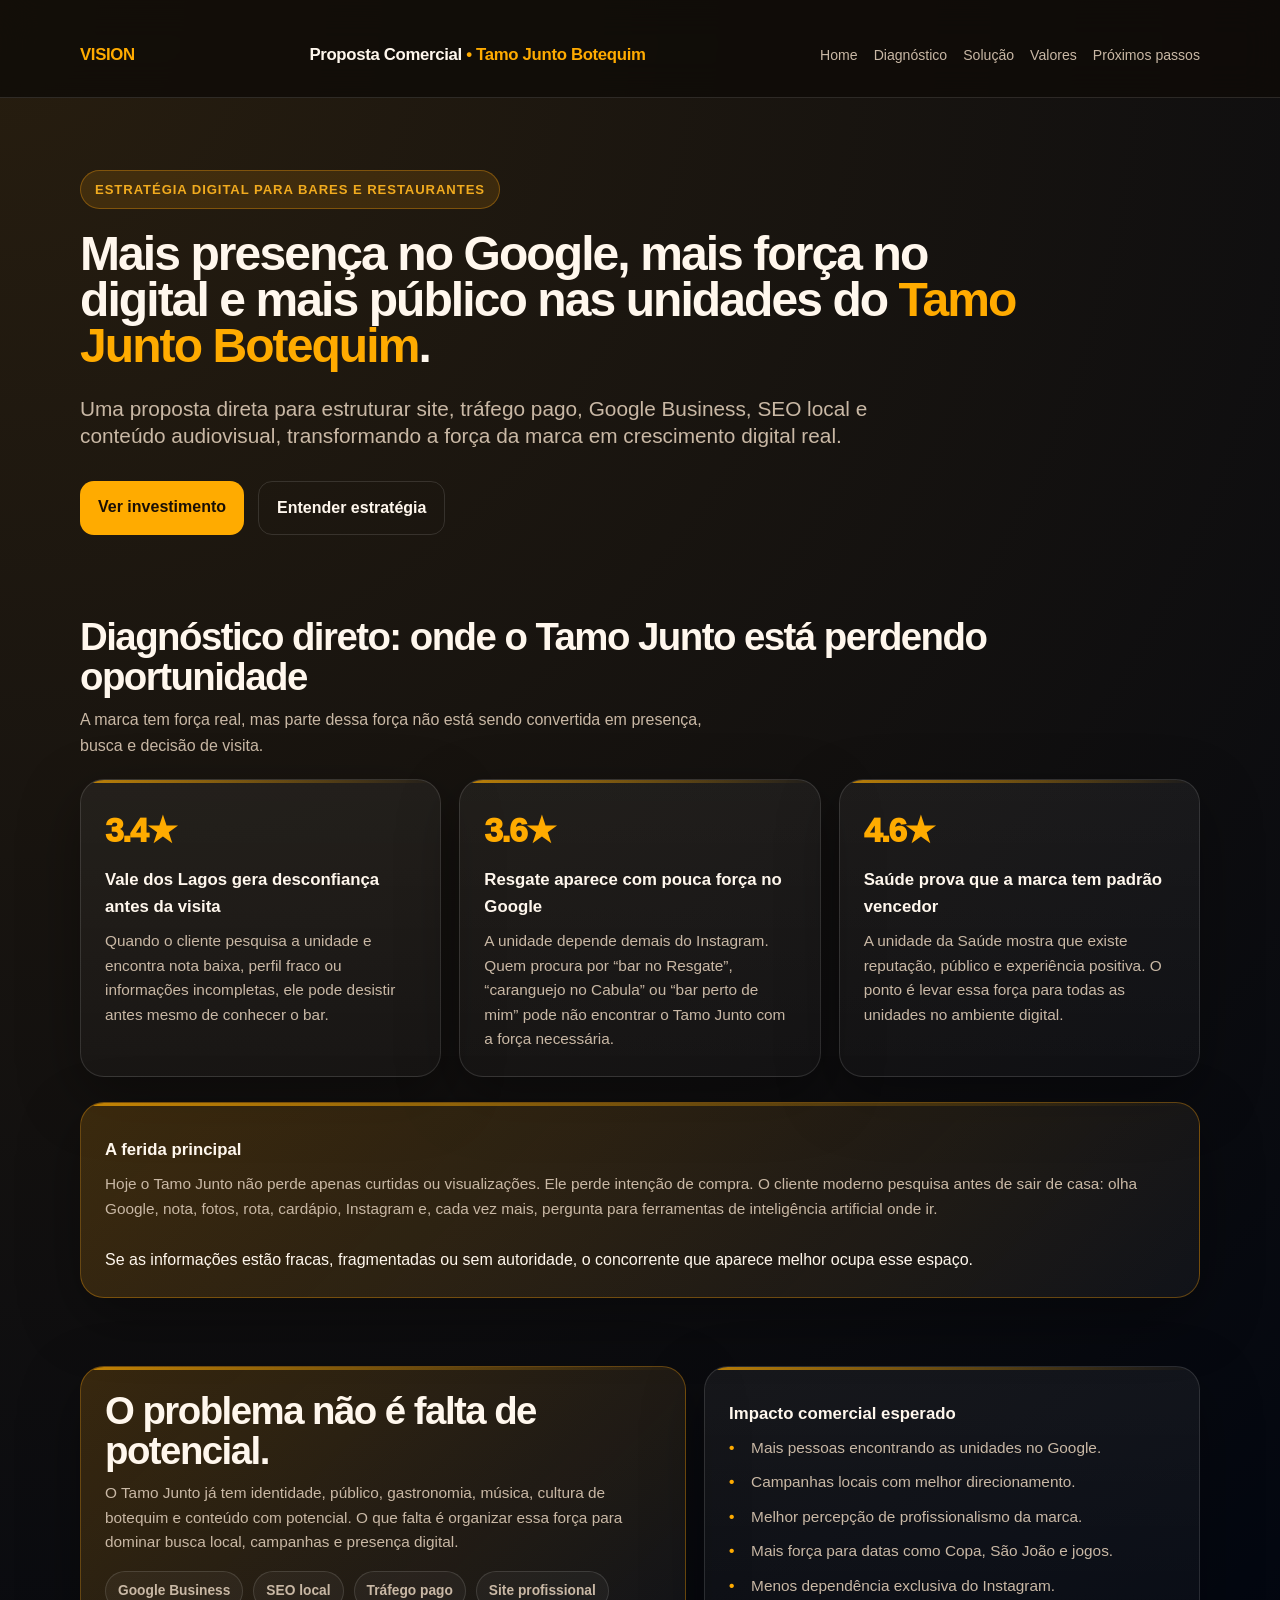
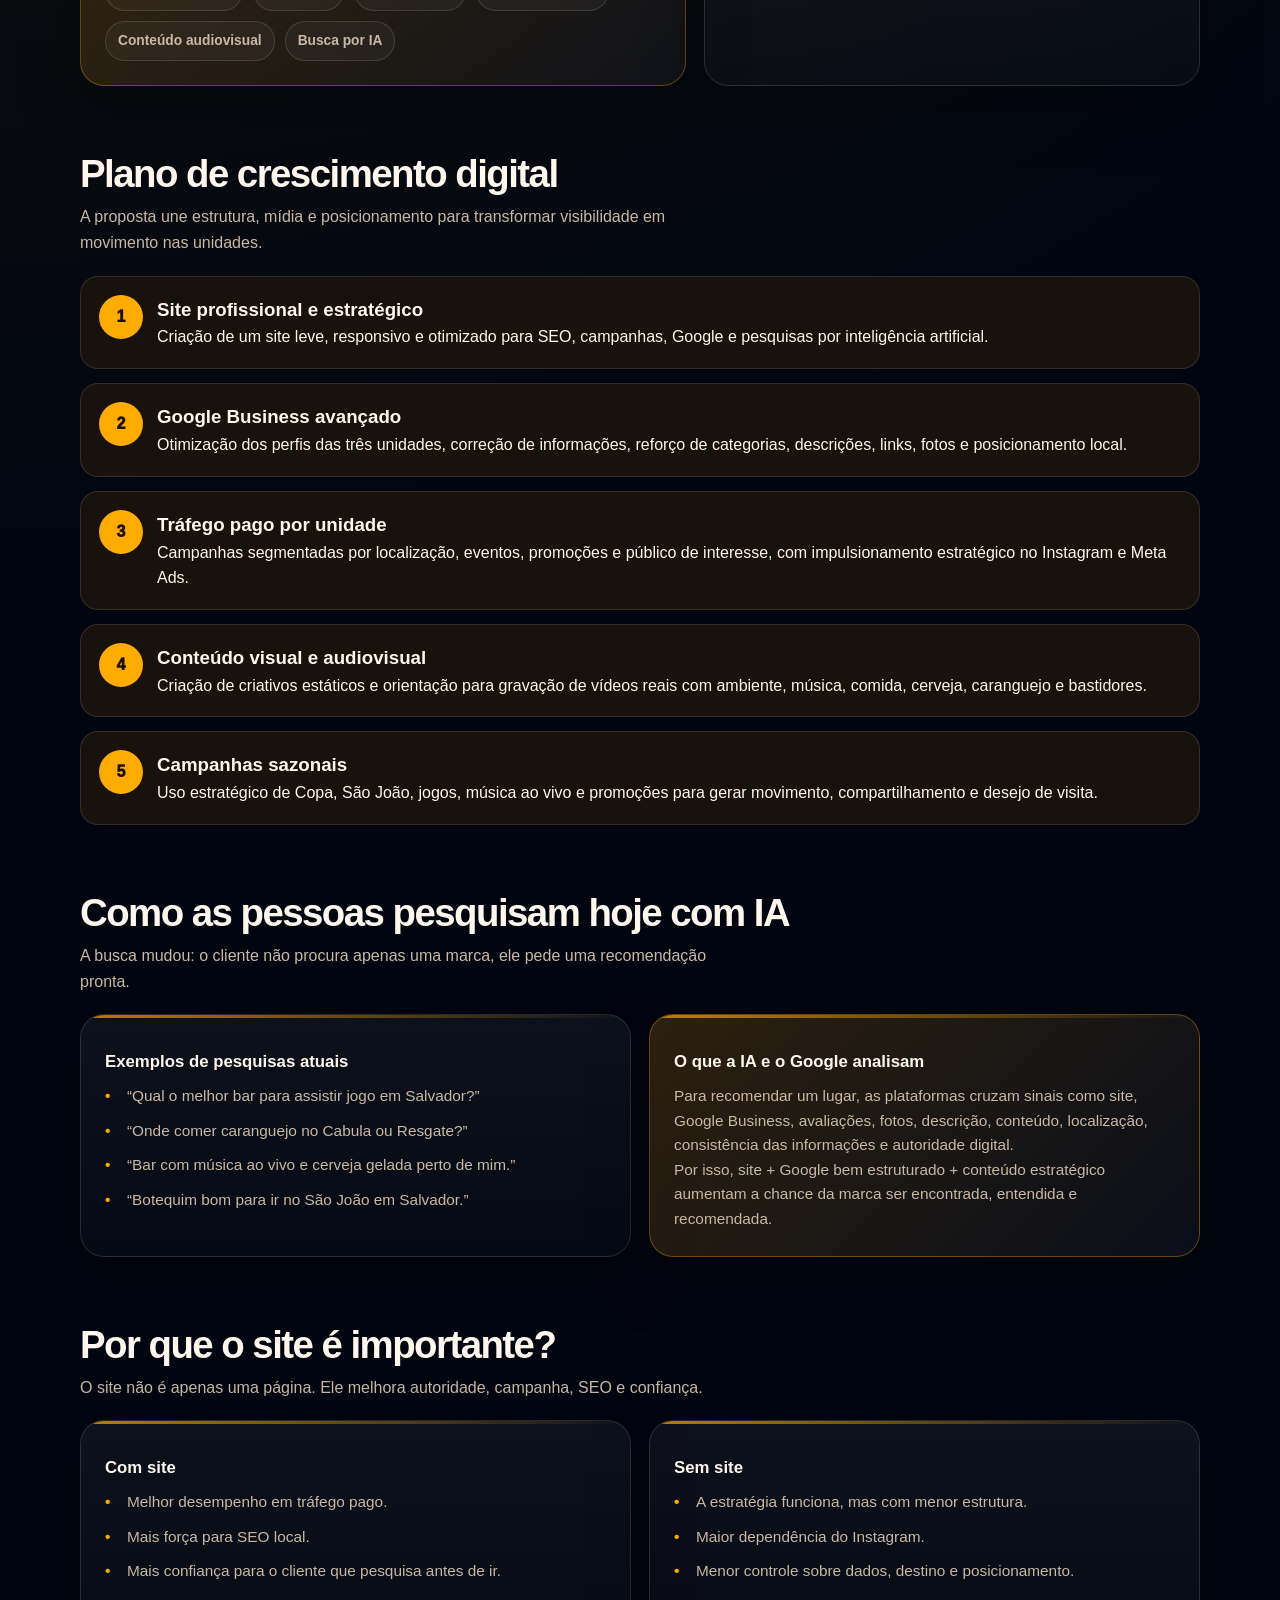
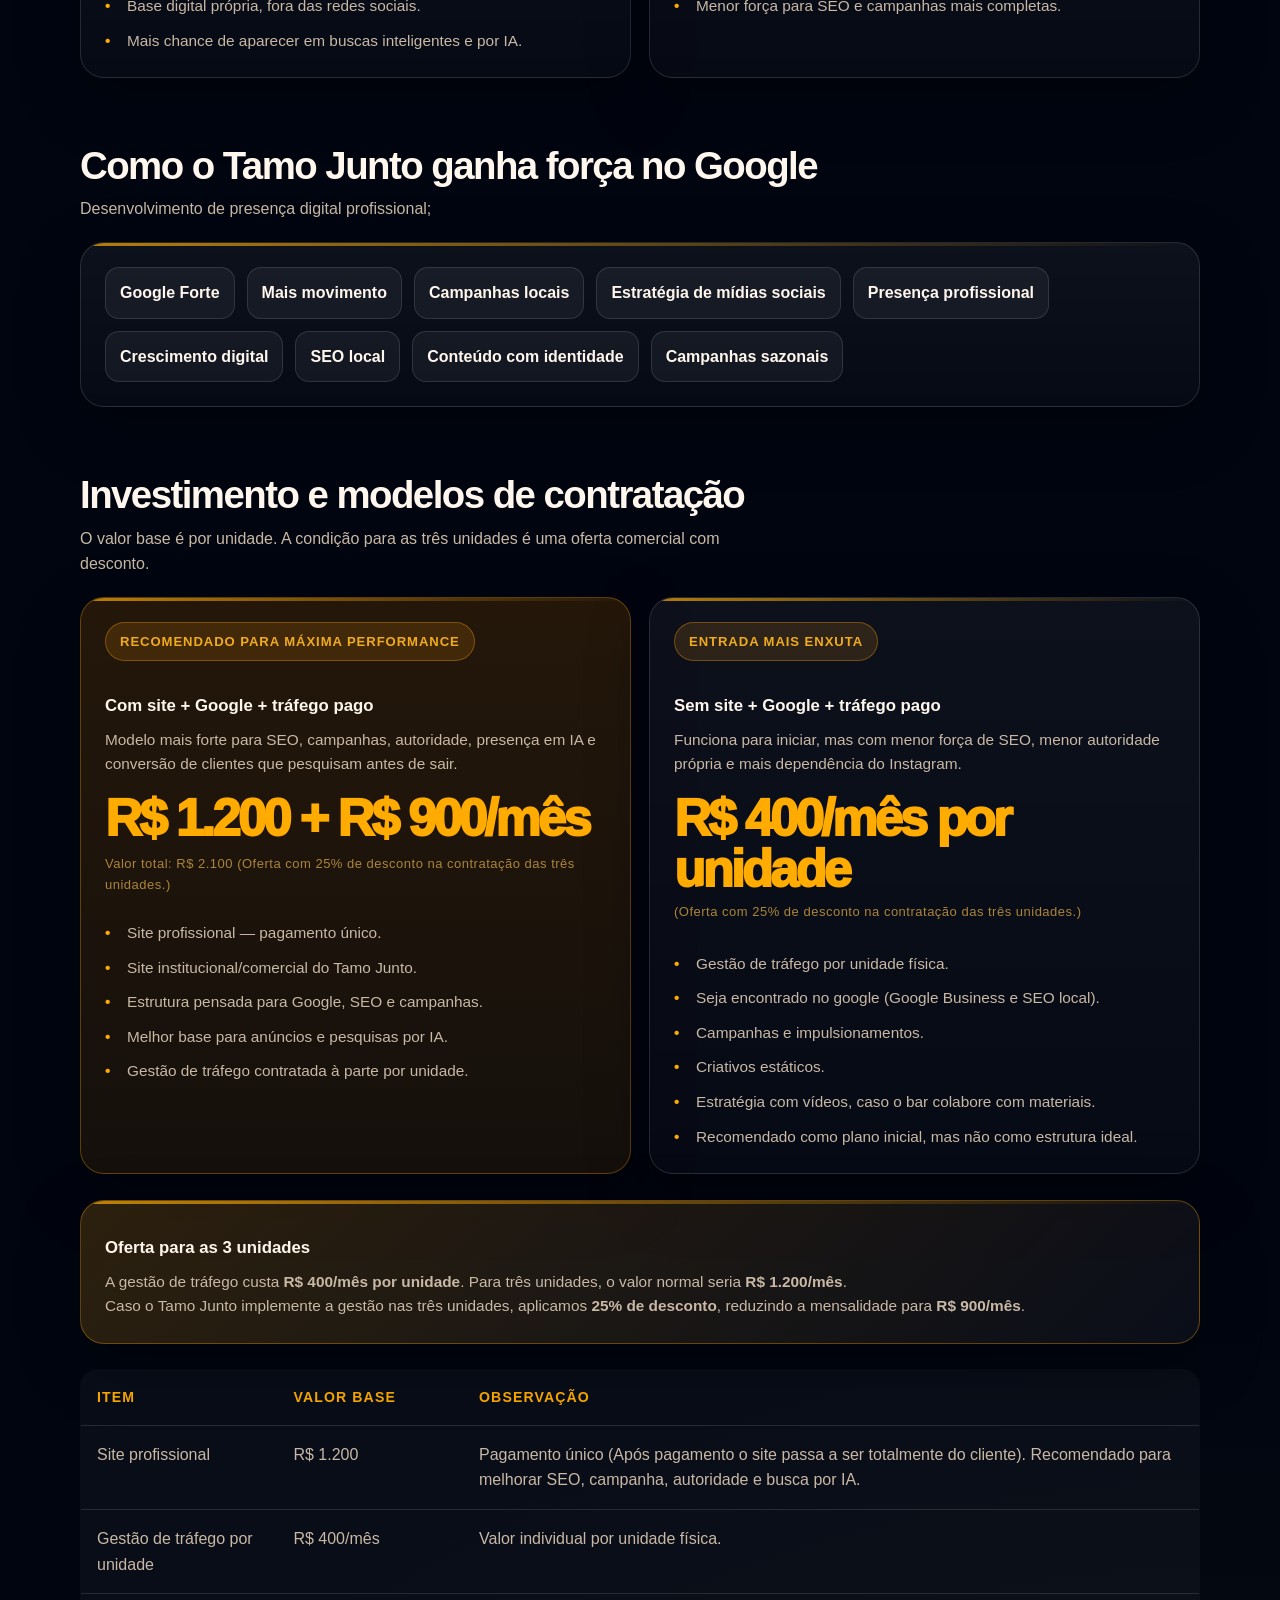
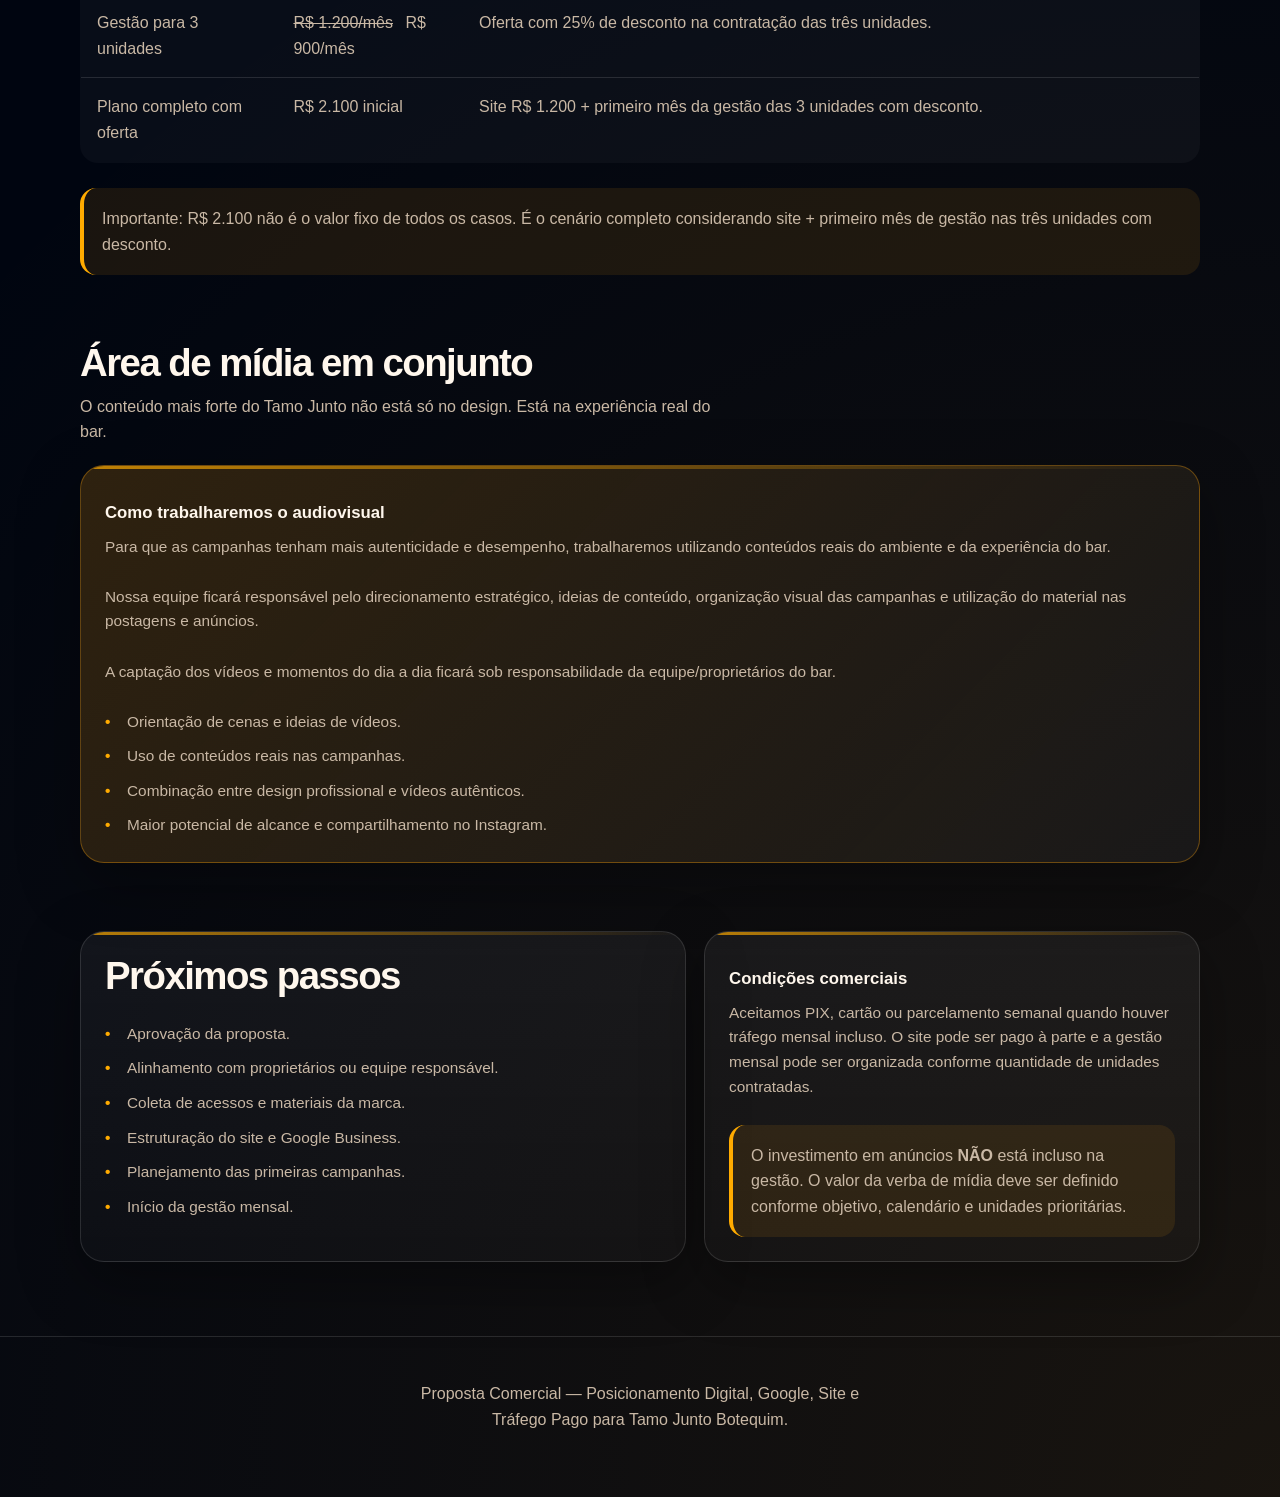
==== Apresentacao.html @ 7283bf0f "Add files via upload" ====
<!DOCTYPE html>
<html lang="pt-BR">
<head>
  <meta charset="UTF-8" />
  <meta name="viewport" content="width=device-width, initial-scale=1.0" />
  <title>Proposta Comercial — Tamo Junto Botequim</title>
  <style>
    :root {
      --bg: #000510;
      --card: #18110c;
      --card-2: #21170f;
      --text: #fff7ed;
      --muted: #c9b8a5;
      --gold: #ffab00;
      --gold-2: #f1ab1f; 
      --green: #22c55e;
      --red: #ef4444;
      --line: rgba(255,255,255,.12);
      --shadow: 0 20px 60px rgba(0,0,0,.35);
    }

    * { box-sizing: border-box; margin: 0; padding: 0; }

    html { scroll-behavior: smooth; }

    body {
      font-family: Inter, "Segoe UI", Arial, sans-serif;
      background:
        radial-gradient(circle at top left, #f59e0b29, transparent 34%),
        radial-gradient(circle at bottom right, #f59e0b1a, transparent 28%),
        var(--bg);
      color: var(--text);
      line-height: 1.6;
    }

    a { color: inherit; text-decoration: none; }

    .wrap {
      width: min(1120px, 92%);
      margin: 0 auto;
    }

    header {
      padding: 42px 0 28px;
      position: sticky;
      top: 0;
      z-index: 10;
      backdrop-filter: blur(18px);
      background: rgba(15,11,8,.82);
      border-bottom: 1px solid var(--line);
    }

    .nav {
      display: flex;
      justify-content: space-between;
      gap: 16px;
      align-items: center;
    }

    .brand {
      font-weight: 900;
      letter-spacing: -.02em;
      font-size: 1.05rem;
    }

    .brand span { color: var(--gold); }

    .nav-links {
      display: flex;
      gap: 16px;
      flex-wrap: wrap;
      color: var(--muted);
      font-size: .88rem;
    }

    .nav-links a:hover { color: var(--gold); }

    .hero {
      padding: 72px 0 48px;
    }

    .badge {
      display: inline-flex;
      gap: 8px;
      align-items: center;
      background: rgba(245,158,11,.14);
      color: var(--gold-2);
      border: 1px solid rgba(245,158,11,.35);
      padding: 8px 14px;
      border-radius: 999px;
      font-size: .82rem;
      font-weight: 800;
      text-transform: uppercase;
      letter-spacing: .07em;
      margin-bottom: 22px;
    }

    h1 {
      font-size: clamp(2.2rem, 4vw, 3rem);
      line-height: .96;
      letter-spacing: -.04em;
      max-width: 940px;
    }

    h1 strong { color: var(--gold); }

    .lead {
      color: var(--muted);
      font-size: clamp(1.05rem, 2vw, 1.3rem);
      line-height: 1.3;
      max-width: 790px;
      margin-top: 26px;
    }

    .hero-actions {
      display: flex;
      gap: 14px;
      flex-wrap: wrap;
      margin-top: 32px;
    }

    .btn {
      border: 1px solid var(--line);
      padding: 13px 18px;
      border-radius: 14px;
      font-weight: 800;
      transition: .2s ease;
    }

    .btn.primary {
      background: linear-gradient(135deg, var(--gold), #ffab00);
      color: #1a0f05;
      border: none;
    }

    .btn:hover { transform: translateY(-2px);
      box-shadow: 0 4px 12px rgba(0, 0, 0, 0.35);
    }

    section {
      padding: 34px 0;
    }

    .section-title {
      display: flex;
      align-items: end;
      justify-content: space-between;
      gap: 24px;
      margin-bottom: 20px;
    }

    h2 {
      font-size: clamp(1.6rem, 3vw, 2.4rem);
      line-height: 1.05;
      letter-spacing: -.04em;
    }

    .subtitle {
      color: var(--muted);
      max-width: 660px;
      margin-top: 10px;
    }

    .grid {
      display: grid;
      gap: 18px;
    }

    .grid-3 { grid-template-columns: repeat(3, 1fr); }
    .grid-2 { grid-template-columns: repeat(2, 1fr); }

    .card {
      background: linear-gradient(180deg, rgba(255,255,255,.05), rgba(255,255,255,.025));
      border: 1px solid var(--line);
      border-radius: 24px;
      padding: 24px;
      box-shadow: var(--shadow);
      position: relative;
      overflow: hidden;
    }

    .card::before {
      content: "";
      position: absolute;
      inset: 0 0 auto 0;
      height: 3px;
      background: linear-gradient(90deg, var(--gold), transparent);
      opacity: .7;
    }

    .metric {
      font-size: 2.1rem;
      font-weight: 950;
      color: var(--gold);
      letter-spacing: -.05em;
    }

    .card h3 {
      margin: 10px 0 8px;
      font-size: 1.05rem;
    }

    .card p, .card li {
      color: var(--muted);
      font-size: .96rem;
    }

    .card {
    transition:
        transform 0.35s ease,
        box-shadow 0.35s ease,
        border-color 0.35s ease;
    }

    .card:hover {
        transform: translateY(-8px) scale(1.01);
        box-shadow:
            0 20px 40px rgba(0,0,0,0.45),
            0 0 20px rgba(245,158,11,0.12);

        border-color: rgba(245,158,11,0.6);
    }

    ul {
      list-style: none;
      display: grid;
      gap: 10px;
    }

    li {
      position: relative;
      padding-left: 22px;
    }

    li::before {
      content: "•";
      position: absolute;
      left: 0;
      color: var(--gold);
      font-weight: 900;
    }

    .highlight {
      background: linear-gradient(135deg, rgba(245,158,11,.18), rgba(255,255,255,.04));
      border: 1px solid rgba(245,158,11,.35);
    }

    .split {
      display: grid;
      grid-template-columns: 1.1fr .9fr;
      gap: 18px;
      align-items: stretch;
    }

    .pill-list {
      display: flex;
      gap: 10px;
      flex-wrap: wrap;
      margin-top: 16px;
    }

    .pill {
      border: 1px solid var(--line);
      background: rgba(255,255,255,.04);
      color: var(--muted);
      border-radius: 999px;
      padding: 8px 12px;
      font-size: .86rem;
      font-weight: 700;
    }

    .timeline {
      display: grid;
      gap: 14px;
      counter-reset: step;
    }

    .step {
      counter-increment: step;
      display: grid;
      grid-template-columns: 44px 1fr;
      gap: 14px;
      align-items: start;
      padding: 18px;
      background: var(--card);
      border: 1px solid var(--line);
      border-radius: 18px;
    }

    .step::before {
      content: counter(step);
      width: 44px;
      height: 44px;
      border-radius: 50%;
      display: grid;
      place-items: center;
      background: var(--gold);
      color: #1a0f05;
      font-weight: 950;
    }

    .price-card {
      background: linear-gradient(180deg, #24170a, #15100c);
      border: 1px solid rgba(245,158,11,.32);
    }

    .price {
      font-size: clamp(2rem, 4vw, 3.2rem);
      line-height: 1;
      color: var(--gold);
      font-weight: 950;
      margin: 16px 0 8px;
      letter-spacing: -.06em;
    }

    .old-total{
      margin-top:10px;
      font-size:13px;
      color:#ac8538;
      letter-spacing:0.5px;
      font-weight:500;
    }

    .old {
      color: var(--muted);
      text-decoration: line-through;
      margin-right: 8px;
    }

    table {
      width: 100%;
      border-collapse: collapse;
      overflow: hidden;
      border-radius: 18px;
      border: 1px solid var(--line);
      background: rgba(255,255,255,.03);
    }

    th, td {
      padding: 16px;
      border-bottom: 1px solid var(--line);
      text-align: left;
      vertical-align: top;
    }

    th {
      color: var(--gold);
      font-size: .88rem;
      text-transform: uppercase;
      letter-spacing: .08em;
    }

    td { color: var(--muted); }
    tr:last-child td { border-bottom: 0; }

    .tools {
      display: flex;
      gap: 12px;
      flex-wrap: wrap;
    }

    .tool {
      padding: 12px 14px;
      background: rgba(255,255,255,.05);
      border: 1px solid var(--line);
      border-radius: 14px;
      color: var(--text);
      font-weight: 800;
    }

    .notice {
      border-left: 4px solid var(--gold);
      background: rgba(245,158,11,.10);
      padding: 18px;
      border-radius: 16px;
      color: var(--muted);
    }

    footer {
      padding: 44px 0 64px;
      color: var(--muted);
      text-align: center;
      border-top: 1px solid var(--line);
      margin-top: 40px;
    }

    .reveal {
      opacity: 0;
      transform: translateY(16px);
      transition: .65s ease;
    }

    .reveal.visible {
      opacity: 1;
      transform: translateY(0);
    }

    @media (max-width: 860px) {
      header { position: relative; }
      .nav { align-items: flex-start; flex-direction: column; }
      .grid-3, .grid-2, .split { grid-template-columns: 1fr; }
      .hero { padding-top: 48px; }
      th, td { display: block; width: 100%; }
      tr { display: block; border-bottom: 1px solid var(--line); }
      tr:last-child { border-bottom: 0; }
    }

    @media print {
      header, .hero-actions { display: none; }
      body { background: #fff; color: #111; }
      .card, .step, table, .notice {
        box-shadow: none;
        background: #fff;
        color: #111;
        border-color: #ddd;
      }
      .card p, .card li, td, .subtitle, .lead, footer, .notice { color: #333; }
      section { break-inside: avoid; }
    }
    .logo {
      max-width: 30px;
      height: auto;
      margin-bottom: 0;
      line-height: 50%;
      align-self: middle;
    }
  </style>
</head>

<body>
  <header>
    <div class="wrap nav">
      <div class="brand"><span>VISION</span></div>
      <div class="brand">Proposta Comercial <span>• Tamo Junto Botequim</span></div>
      <nav class="nav-links">
        <a href="#home">Home</a>
        <a href="#diagnostico">Diagnóstico</a>
        <a href="#solucao">Solução</a>
        <a href="#planos">Valores</a>
        <a href="#proximos-passos">Próximos passos</a>
      </nav>
    </div>
  </header>

  <main>
    <section id="home" class="hero wrap">
      <div 
      class="badge">Estratégia digital para bares e restaurantes
    </div>

      <h1>Mais presença no Google, mais força no digital e mais público nas unidades do <strong>Tamo Junto Botequim</strong>.</h1>
      <p class="lead">
        Uma proposta direta para estruturar site, tráfego pago, Google Business, SEO local e conteúdo audiovisual,
        transformando a força da marca em crescimento digital real.
      </p>
      <div class="hero-actions">
        <a class="btn primary" href="#planos">Ver investimento</a>
        <a class="btn" href="#solucao">Entender estratégia</a>
      </div>
    </section>

    <section id="diagnostico" class="wrap reveal">
      <div class="section-title">
        <div>
          <h2>Diagnóstico direto: onde o Tamo Junto está perdendo oportunidade</h2>
          <p class="subtitle">A marca tem força real, mas parte dessa força não está sendo convertida em presença, busca e decisão de visita.</p>
        </div>
      </div>

      <div class="grid grid-3">
        <div class="card danger">
          <div class="metric">3.4★</div>
          <h3>Vale dos Lagos gera desconfiança antes da visita</h3>
          <p>Quando o cliente pesquisa a unidade e encontra nota baixa, perfil fraco ou informações incompletas, ele pode desistir antes mesmo de conhecer o bar.</p>
        </div>
        <div class="card danger">
          <div class="metric">3.6★</div>
          <h3>Resgate aparece com pouca força no Google</h3>
          <p>A unidade depende demais do Instagram. Quem procura por “bar no Resgate”, “caranguejo no Cabula” ou “bar perto de mim” pode não encontrar o Tamo Junto com a força necessária.</p>
        </div>
        <div class="card">
          <div class="metric">4.6★</div>
          <h3>Saúde prova que a marca tem padrão vencedor</h3>
          <p>A unidade da Saúde mostra que existe reputação, público e experiência positiva. O ponto é levar essa força para todas as unidades no ambiente digital.</p>
        </div>
      </div>
      <br>

      <div class="card highlight pain-card">
        <h3>A ferida principal</h3>
        <p>
          Hoje o Tamo Junto não perde apenas curtidas ou visualizações. Ele perde intenção de compra.
          O cliente moderno pesquisa antes de sair de casa: olha Google, nota, fotos, rota, cardápio, Instagram e, cada vez mais, pergunta para ferramentas de inteligência artificial onde ir.
        </p>
        <br
        <p>
          Se as informações estão fracas, fragmentadas ou sem autoridade, o concorrente que aparece melhor ocupa esse espaço.
        </p>
      </div>
    </section>

    <section class="wrap reveal">
      <div class="split">
        <div class="card highlight">
          <h2>O problema não é falta de potencial.</h2>
          <p class="subtitle">
            O Tamo Junto já tem identidade, público, gastronomia, música, cultura de botequim e conteúdo com potencial.
            O que falta é organizar essa força para dominar busca local, campanhas e presença digital.
          </p>
          <div class="pill-list">
            <span class="pill">Google Business</span>
            <span class="pill">SEO local</span>
            <span class="pill">Tráfego pago</span>
            <span class="pill">Site profissional</span>
            <span class="pill">Conteúdo audiovisual</span>
            <span class="pill">Busca por IA</span>
          </div>
        </div>
        <div class="card">
          <h3>Impacto comercial esperado</h3>
          <ul>
            <li>Mais pessoas encontrando as unidades no Google.</li>
            <li>Campanhas locais com melhor direcionamento.</li>
            <li>Melhor percepção de profissionalismo da marca.</li>
            <li>Mais força para datas como Copa, São João e jogos.</li>
            <li>Menos dependência exclusiva do Instagram.</li>
          </ul>
        </div>
      </div>
    </section>

    <section id="solucao" class="wrap reveal">
      <div class="section-title">
        <div>
          <h2>Plano de crescimento digital</h2>
          <p class="subtitle">A proposta une estrutura, mídia e posicionamento para transformar visibilidade em movimento nas unidades.</p>
        </div>
      </div>

      <div class="timeline">
        <div class="step">
          <div>
            <h3>Site profissional e estratégico</h3>
            <p>Criação de um site leve, responsivo e otimizado para SEO, campanhas, Google e pesquisas por inteligência artificial.</p>
          </div>
        </div>
        <div class="step">
          <div>
            <h3>Google Business avançado</h3>
            <p>Otimização dos perfis das três unidades, correção de informações, reforço de categorias, descrições, links, fotos e posicionamento local.</p>
          </div>
        </div>
        <div class="step">
          <div>
            <h3>Tráfego pago por unidade</h3>
            <p>Campanhas segmentadas por localização, eventos, promoções e público de interesse, com impulsionamento estratégico no Instagram e Meta Ads.</p>
          </div>
        </div>
        <div class="step">
          <div>
            <h3>Conteúdo visual e audiovisual</h3>
            <p>Criação de criativos estáticos e orientação para gravação de vídeos reais com ambiente, música, comida, cerveja, caranguejo e bastidores.</p>
          </div>
        </div>
        <div class="step">
          <div>
            <h3>Campanhas sazonais</h3>
            <p>Uso estratégico de Copa, São João, jogos, música ao vivo e promoções para gerar movimento, compartilhamento e desejo de visita.</p>
          </div>
        </div>
      </div>
    </section>

    <section class="wrap reveal">
      <div class="section-title">
        <div>
          <h2>Como as pessoas pesquisam hoje com IA</h2>
          <p class="subtitle">A busca mudou: o cliente não procura apenas uma marca, ele pede uma recomendação pronta.</p>
        </div>
      </div>

      <div class="grid grid-2">
        <div class="card">
          <h3>Exemplos de pesquisas atuais</h3>
          <ul>
            <li>“Qual o melhor bar para assistir jogo em Salvador?”</li>
            <li>“Onde comer caranguejo no Cabula ou Resgate?”</li>
            <li>“Bar com música ao vivo e cerveja gelada perto de mim.”</li>
            <li>“Botequim bom para ir no São João em Salvador.”</li>
          </ul>
        </div>
        <div class="card highlight">
          <h3>O que a IA e o Google analisam</h3>
          <p>
            Para recomendar um lugar, as plataformas cruzam sinais como site, Google Business, avaliações,
            fotos, descrição, conteúdo, localização, consistência das informações e autoridade digital.
          </p>
          <p>
            Por isso, site + Google bem estruturado + conteúdo estratégico aumentam a chance da marca ser encontrada,
            entendida e recomendada.
          </p>
        </div>
      </div>
    </section>

    <section class="wrap reveal">
      <div class="section-title">
        <div>
          <h2>Por que o site é importante?</h2>
          <p class="subtitle">O site não é apenas uma página. Ele melhora autoridade, campanha, SEO e confiança.</p>
        </div>
      </div>

      <div class="grid grid-2">
        <div class="card">
          <h3>Com site</h3>
          <ul>
            <li>Melhor desempenho em tráfego pago.</li>
            <li>Mais força para SEO local.</li>
            <li>Mais confiança para o cliente que pesquisa antes de ir.</li>
            <li>Base digital própria, fora das redes sociais.</li>
            <li>Mais chance de aparecer em buscas inteligentes e por IA.</li>
          </ul>
        </div>
        <div class="card">
          <h3>Sem site</h3>
          <ul>
            <li>A estratégia funciona, mas com menor estrutura.</li>
            <li>Maior dependência do Instagram.</li>
            <li>Menor controle sobre dados, destino e posicionamento.</li>
            <li>Menor força para SEO e campanhas mais completas.</li>
          </ul>
        </div>
      </div>
    </section>

    <section class="wrap reveal">
      <div class="section-title">
        <div>
          <h2>Como o Tamo Junto ganha força no Google</h2>
          <p class="subtitle">Desenvolvimento de presença digital profissional;</p>
        </div>
      </div>

      <div class="card">
        <div class="tools">
          <span class="tool">Google Forte</span>
          <span class="tool">Mais movimento</span>
          <span class="tool">Campanhas locais</span>
          <span class="tool">Estratégia de mídias sociais</span>
          <span class="tool">Presença profissional</span>
          <span class="tool">Crescimento digital</span>
          <span class="tool">SEO local</span>
          <span class="tool">Conteúdo com identidade</span>
          <span class="tool">Campanhas sazonais</span>
        </div>
      </div>
    </section>

    <section id="planos" class="wrap reveal">
      <div class="section-title">
        <div>
          <h2>Investimento e modelos de contratação</h2>
          <p class="subtitle">O valor base é por unidade. A condição para as três unidades é uma oferta comercial com desconto.</p>
        </div>
      </div>

      <div class="grid grid-2">
        <div class="card price-card">
          <div class="badge">Recomendado para máxima performance</div>
          <h3>Com site + Google + tráfego pago</h3>
          <p>Modelo mais forte para SEO, campanhas, autoridade, presença em IA e conversão de clientes que pesquisam antes de sair.</p>
          <div class="price">R$ 1.200 + R$ 900/mês</div>
            <div class="old-total">Valor total: R$ 2.100 (Oferta com 25% de desconto na contratação das três unidades.) </div>
            <br>
          <ul>
            <li>Site profissional — pagamento único.</li>
            <li>Site institucional/comercial do Tamo Junto.</li>
            <li>Estrutura pensada para Google, SEO e campanhas.</li>
            <li>Melhor base para anúncios e pesquisas por IA.</li>
            <li>Gestão de tráfego contratada à parte por unidade.</li>
          </ul>
        </div>

        <div class="card">
          <div class="badge">Entrada mais enxuta</div>
          <h3>Sem site + Google + tráfego pago</h3>
          <p>Funciona para iniciar, mas com menor força de SEO, menor autoridade própria e mais dependência do Instagram.</p>
          <div class="price">R$ 400/mês por unidade
          <div class="old-total">(Oferta com 25% de desconto na contratação das três unidades.)</div>
          </div>
            <br>
          <ul>
            <li>Gestão de tráfego por unidade física.</li>
            <li>Seja encontrado no google (Google Business e SEO local).</li>
            <li>Campanhas e impulsionamentos.</li>
            <li>Criativos estáticos.</li>
            <li>Estratégia com vídeos, caso o bar colabore com materiais.</li>
            <li>Recomendado como plano inicial, mas não como estrutura ideal.</li>
          </ul>
        </div>
      </div> 

      <br>

      <div class="card highlight">
        <h3>Oferta para as 3 unidades</h3>
        <p>
          A gestão de tráfego custa <strong>R$ 400/mês por unidade</strong>.
          Para três unidades, o valor normal seria <strong>R$ 1.200/mês</strong>.
        </p>
        <p>
          Caso o Tamo Junto implemente a gestão nas três unidades, aplicamos <strong>25% de desconto</strong>,
          reduzindo a mensalidade para <strong>R$ 900/mês</strong>.
        </p>
      </div>

      <br>

      <table>
        <thead>
          <tr>
            <th>Item</th>
            <th>Valor base</th>
            <th>Observação</th>
          </tr>
        </thead>
        <tbody>
          <tr>
            <td>Site profissional</td>
            <td>R$ 1.200</td>
            <td>Pagamento único (Após pagamento o site passa a ser totalmente do cliente). Recomendado para melhorar SEO, campanha, autoridade e busca por IA.</td>
          </tr>
          <tr>
            <td>Gestão de tráfego por unidade</td>
            <td>R$ 400/mês</td>
            <td>Valor individual por unidade física.</td>
          </tr>
          <tr>
            <td>Gestão para 3 unidades</td>
            <td><span class="old">R$ 1.200/mês</span> R$ 900/mês</td>
            <td>Oferta com 25% de desconto na contratação das três unidades.</td>
          </tr>
          <tr>
            <td>Plano completo com oferta</td>
            <td>R$ 2.100 inicial</td>
            <td>Site R$ 1.200 + primeiro mês da gestão das 3 unidades com desconto.</td>
          </tr>
        </tbody>
      </table>
      <br>

      <div class="notice">
        Importante: R$ 2.100 não é o valor fixo de todos os casos. É o cenário completo considerando site + primeiro mês de gestão nas três unidades com desconto.
      </div>
    </section>

    <section class="wrap reveal">
      <div class="section-title">
        <div>
          <h2>Área de mídia em conjunto</h2>
          <p class="subtitle">O conteúdo mais forte do Tamo Junto não está só no design. Está na experiência real do bar.</p>
        </div>
      </div>

      <div class="card highlight">
        <h3>Como trabalharemos o audiovisual</h3>
        <p>
        Para que as campanhas tenham mais autenticidade e desempenho,
        trabalharemos utilizando conteúdos reais do ambiente e da
        experiência do bar.
        </p>
        <br>
        <p>
        Nossa equipe ficará responsável pelo direcionamento estratégico,
        ideias de conteúdo, organização visual das campanhas e utilização
        do material nas postagens e anúncios.
        </p>
        <br>
        <p>
        A captação dos vídeos e momentos do dia a dia ficará sob
        responsabilidade da equipe/proprietários do bar.
        </p>
        <br>
        <ul>
          <li>Orientação de cenas e ideias de vídeos.</li>
          <li>Uso de conteúdos reais nas campanhas.</li>
          <li>Combinação entre design profissional e vídeos autênticos.</li>
          <li>Maior potencial de alcance e compartilhamento no Instagram.</li>
        </ul>
      </div>
    </section>

    <section id="proximos-passos" class="wrap reveal">
      <div class="split">
        <div class="card">
          <h2>Próximos passos</h2>
      <br>

          <ul>
            <li>Aprovação da proposta.</li>
            <li>Alinhamento com proprietários ou equipe responsável.</li>
            <li>Coleta de acessos e materiais da marca.</li>
            <li>Estruturação do site e Google Business.</li>
            <li>Planejamento das primeiras campanhas.</li>
            <li>Início da gestão mensal.</li>
          </ul>
        </div>
        <div class="card">
          <h3>Condições comerciais</h3>
          <p>Aceitamos PIX, cartão ou parcelamento semanal quando houver tráfego mensal incluso. O site pode ser pago à parte e a gestão mensal pode ser organizada conforme quantidade de unidades contratadas.</p>
          <br>
          <div class="notice">
            O investimento em anúncios <b>NÃO</b> está incluso na gestão. O valor da verba de mídia deve ser definido conforme objetivo, calendário e unidades prioritárias.
          </div>
        </div>
      </div>
    </section>
  </main>

  <footer>
    Proposta Comercial — Posicionamento Digital, Google, Site e
      <br>
    Tráfego Pago para Tamo Junto Botequim.
  </footer>

  <script>
    const items = document.querySelectorAll('.reveal');

    const observer = new IntersectionObserver((entries) => {
      entries.forEach((entry) => {
        if (entry.isIntersecting) {
          entry.target.classList.add('visible');
        }
      });
    }, { threshold: 0.12 });

    items.forEach((item) => observer.observe(item));
  </script>
</body>
</html>
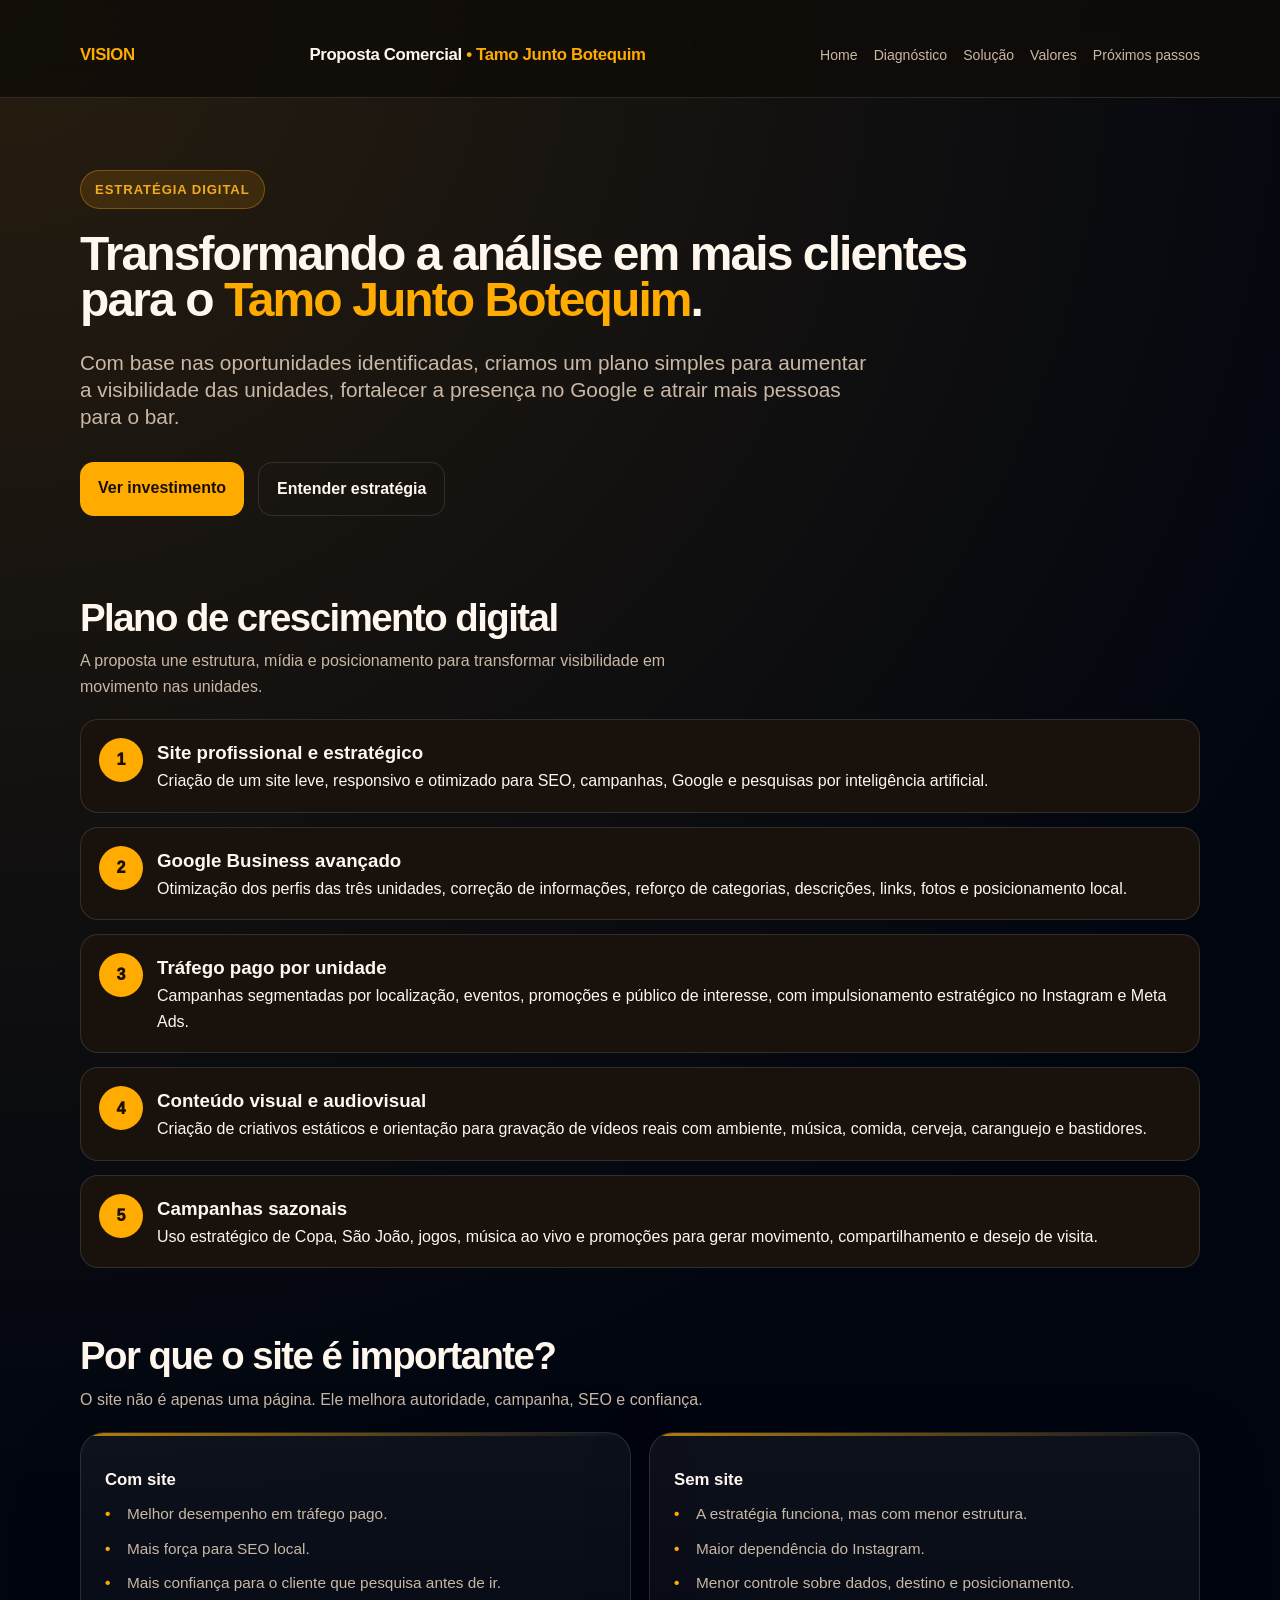
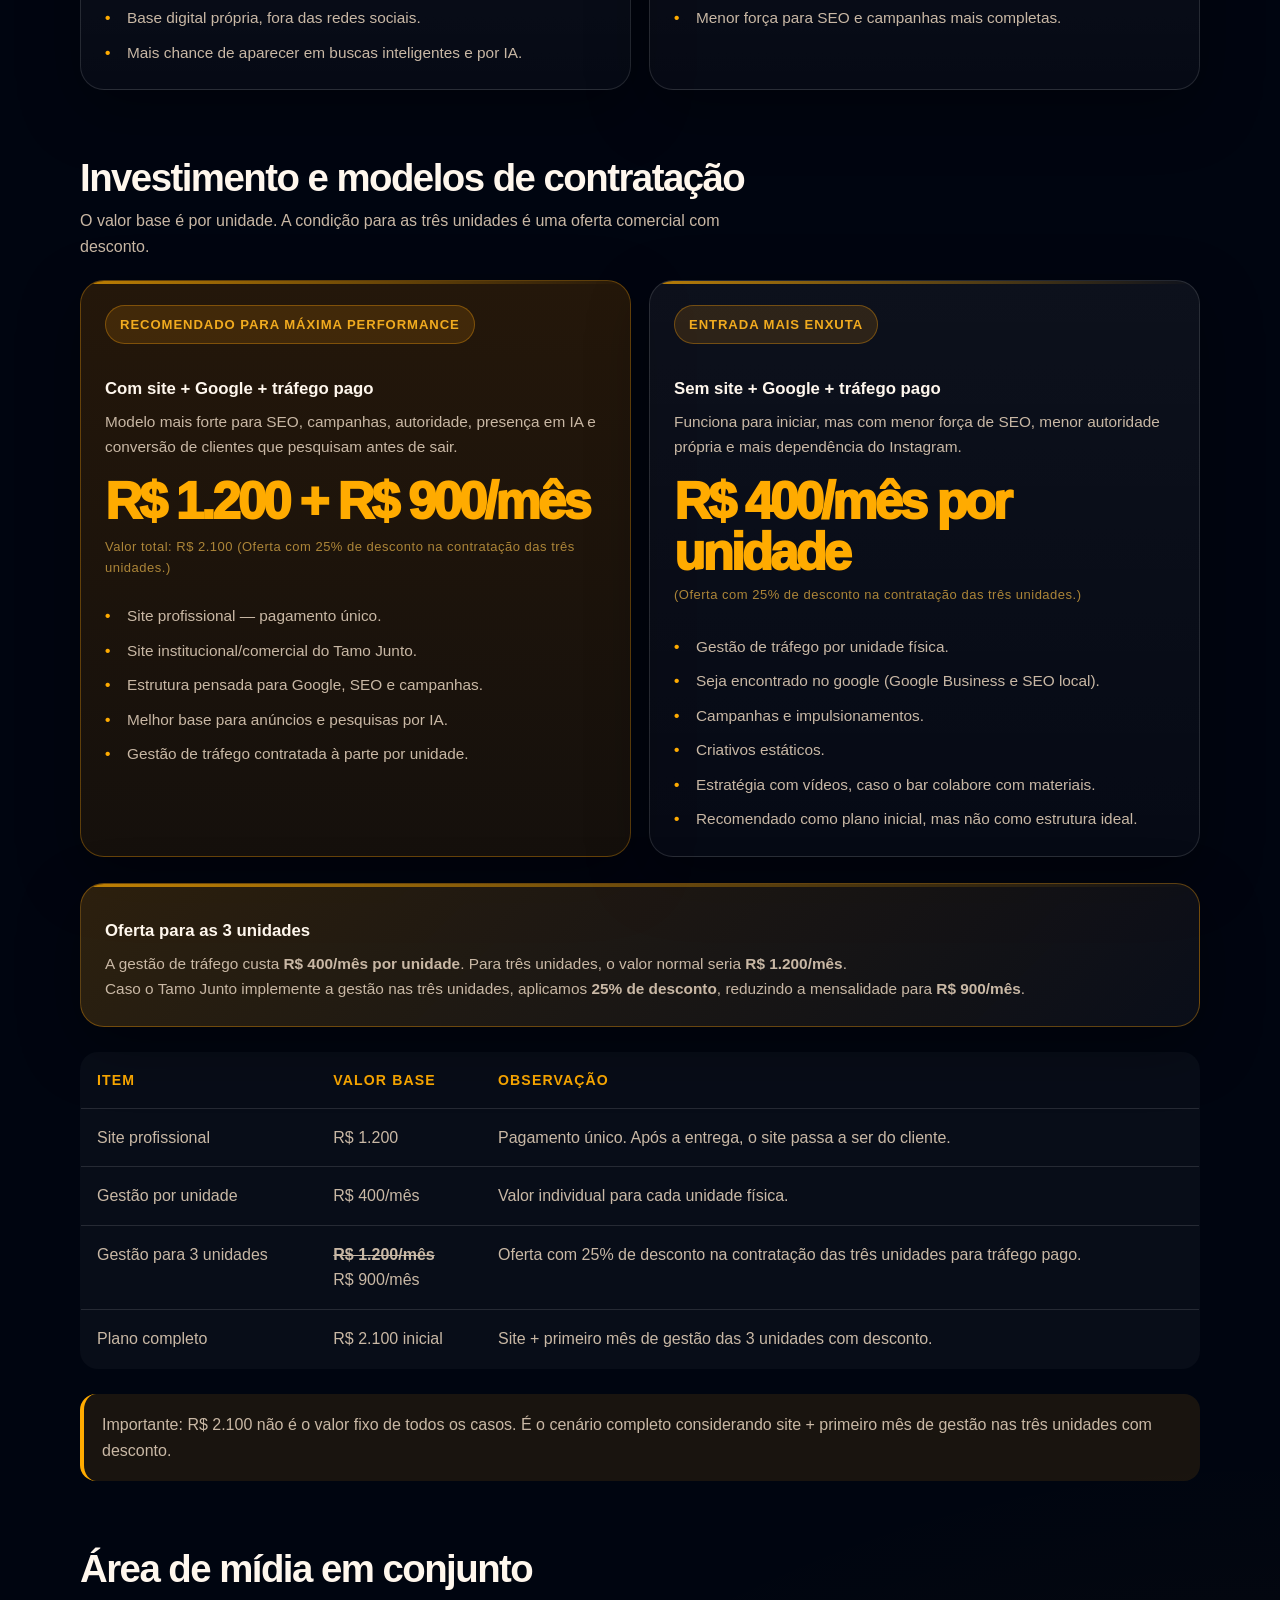
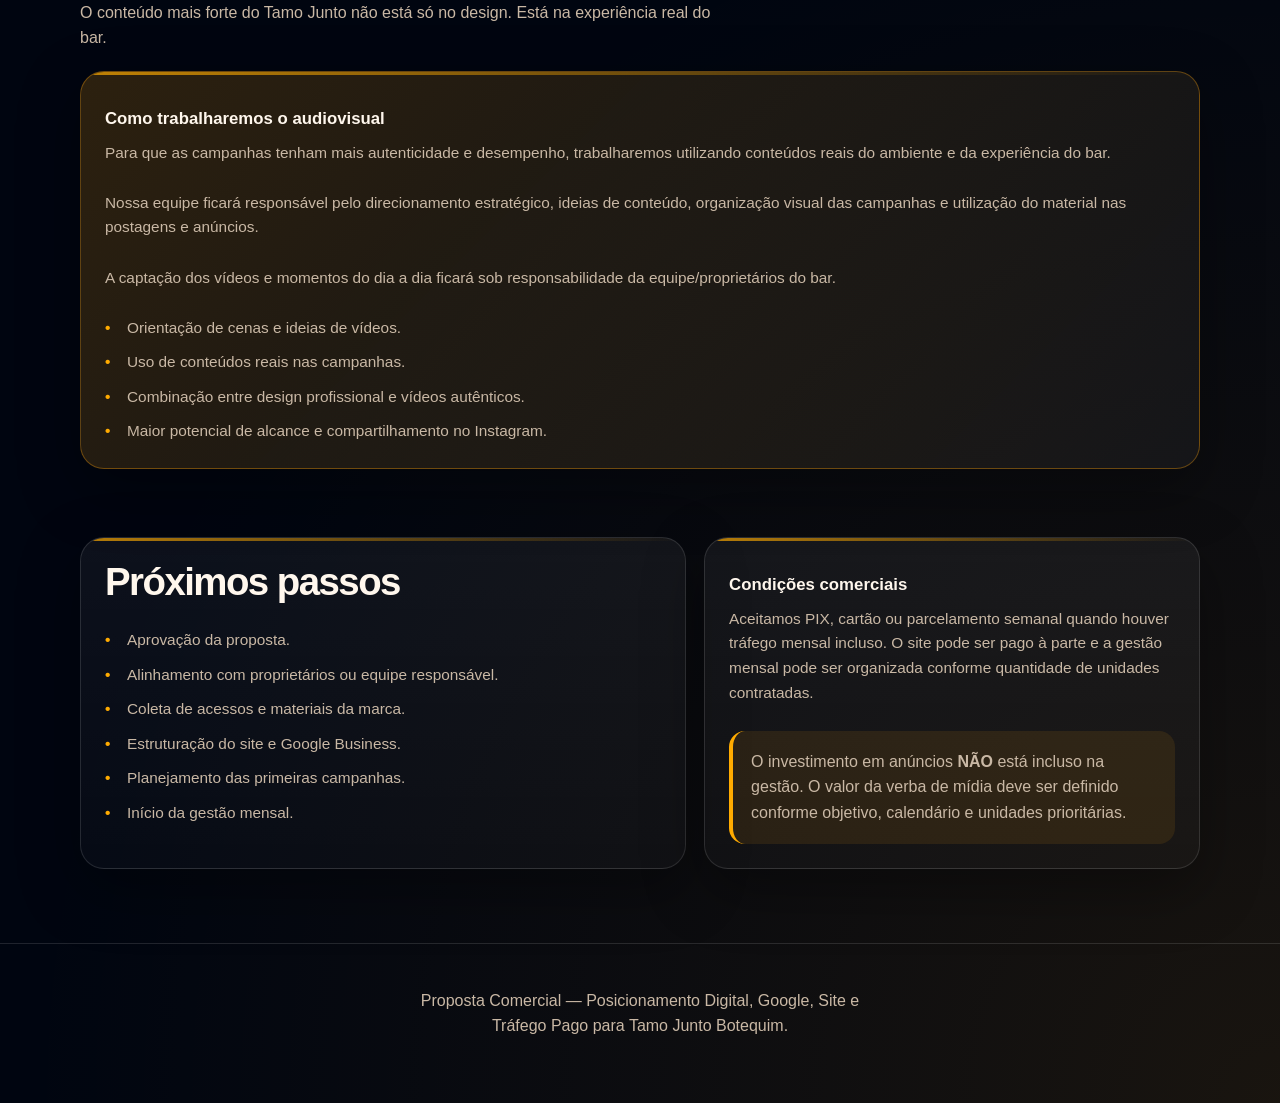
==== commit 42b58113: "atualizando" ====
--- a/Apresentacao.html
+++ b/Apresentacao.html
@@ -400,9 +400,70 @@
       .nav { align-items: flex-start; flex-direction: column; }
       .grid-3, .grid-2, .split { grid-template-columns: 1fr; }
       .hero { padding-top: 48px; }
-      th, td { display: block; width: 100%; }
-      tr { display: block; border-bottom: 1px solid var(--line); }
-      tr:last-child { border-bottom: 0; }
+
+      .promo-price{
+        color: var(--gold);
+        font-size: 1.0rem;
+        font-weight: 400;
+      } 
+      .responsive-table {
+        border: 0;
+        background: transparent;
+        display: grid;
+        gap: 14px;
+      }
+
+      .responsive-table thead {
+        display: none;
+      }
+
+      .responsive-table tbody {
+        display: grid;
+        gap: 14px;
+      }
+
+      .responsive-table tr {
+        display: grid;
+        gap: 10px;
+        padding: 16px;
+        border: 1px solid var(--line);
+        border-radius: 18px;
+        background: rgba(255,255,255,.05);
+      }
+
+      .responsive-table td {
+        display: grid;
+        grid-template-columns: 92px 1fr;
+        gap: 12px;
+        width: 100%;
+        padding: 0;
+        border: 0;
+        align-items: center;
+      }
+
+      .responsive-table td::before {
+        content: attr(data-label);
+        color: var(--gold);
+        font-size: .72rem;
+        line-height: 1.35;
+        font-weight: 950;
+        letter-spacing: .08em;
+        text-transform: uppercase;
+      }
+
+      .responsive-table td:first-child {
+        grid-template-columns: 1fr;
+        gap: 4px;
+        color: var(--text);
+        font-size: 1.05rem;
+        font-weight: 900;
+        padding-bottom: 8px;
+        border-bottom: 1px solid var(--line);
+      }
+
+      .responsive-table td:first-child::before {
+        display: none;
+      }
     }
 
     @media print {
@@ -445,13 +506,12 @@
   <main>
     <section id="home" class="hero wrap">
       <div 
-      class="badge">Estratégia digital para bares e restaurantes
+      class="badge">Estratégia digital
     </div>
 
-      <h1>Mais presença no Google, mais força no digital e mais público nas unidades do <strong>Tamo Junto Botequim</strong>.</h1>
+      <h1>Transformando a análise em mais clientes para o <strong>Tamo Junto Botequim</strong>.</h1>
       <p class="lead">
-        Uma proposta direta para estruturar site, tráfego pago, Google Business, SEO local e conteúdo audiovisual,
-        transformando a força da marca em crescimento digital real.
+        Com base nas oportunidades identificadas, criamos um plano simples para aumentar a visibilidade das unidades, fortalecer a presença no Google e atrair mais pessoas para o bar.
       </p>
       <div class="hero-actions">
         <a class="btn primary" href="#planos">Ver investimento</a>
@@ -459,75 +519,7 @@
       </div>
     </section>
 
-    <section id="diagnostico" class="wrap reveal">
-      <div class="section-title">
-        <div>
-          <h2>Diagnóstico direto: onde o Tamo Junto está perdendo oportunidade</h2>
-          <p class="subtitle">A marca tem força real, mas parte dessa força não está sendo convertida em presença, busca e decisão de visita.</p>
-        </div>
-      </div>
-
-      <div class="grid grid-3">
-        <div class="card danger">
-          <div class="metric">3.4★</div>
-          <h3>Vale dos Lagos gera desconfiança antes da visita</h3>
-          <p>Quando o cliente pesquisa a unidade e encontra nota baixa, perfil fraco ou informações incompletas, ele pode desistir antes mesmo de conhecer o bar.</p>
-        </div>
-        <div class="card danger">
-          <div class="metric">3.6★</div>
-          <h3>Resgate aparece com pouca força no Google</h3>
-          <p>A unidade depende demais do Instagram. Quem procura por “bar no Resgate”, “caranguejo no Cabula” ou “bar perto de mim” pode não encontrar o Tamo Junto com a força necessária.</p>
-        </div>
-        <div class="card">
-          <div class="metric">4.6★</div>
-          <h3>Saúde prova que a marca tem padrão vencedor</h3>
-          <p>A unidade da Saúde mostra que existe reputação, público e experiência positiva. O ponto é levar essa força para todas as unidades no ambiente digital.</p>
-        </div>
-      </div>
-      <br>
-
-      <div class="card highlight pain-card">
-        <h3>A ferida principal</h3>
-        <p>
-          Hoje o Tamo Junto não perde apenas curtidas ou visualizações. Ele perde intenção de compra.
-          O cliente moderno pesquisa antes de sair de casa: olha Google, nota, fotos, rota, cardápio, Instagram e, cada vez mais, pergunta para ferramentas de inteligência artificial onde ir.
-        </p>
-        <br
-        <p>
-          Se as informações estão fracas, fragmentadas ou sem autoridade, o concorrente que aparece melhor ocupa esse espaço.
-        </p>
-      </div>
-    </section>
-
-    <section class="wrap reveal">
-      <div class="split">
-        <div class="card highlight">
-          <h2>O problema não é falta de potencial.</h2>
-          <p class="subtitle">
-            O Tamo Junto já tem identidade, público, gastronomia, música, cultura de botequim e conteúdo com potencial.
-            O que falta é organizar essa força para dominar busca local, campanhas e presença digital.
-          </p>
-          <div class="pill-list">
-            <span class="pill">Google Business</span>
-            <span class="pill">SEO local</span>
-            <span class="pill">Tráfego pago</span>
-            <span class="pill">Site profissional</span>
-            <span class="pill">Conteúdo audiovisual</span>
-            <span class="pill">Busca por IA</span>
-          </div>
-        </div>
-        <div class="card">
-          <h3>Impacto comercial esperado</h3>
-          <ul>
-            <li>Mais pessoas encontrando as unidades no Google.</li>
-            <li>Campanhas locais com melhor direcionamento.</li>
-            <li>Melhor percepção de profissionalismo da marca.</li>
-            <li>Mais força para datas como Copa, São João e jogos.</li>
-            <li>Menos dependência exclusiva do Instagram.</li>
-          </ul>
-        </div>
-      </div>
-    </section>
+    
 
     <section id="solucao" class="wrap reveal">
       <div class="section-title">
@@ -567,38 +559,6 @@
             <h3>Campanhas sazonais</h3>
             <p>Uso estratégico de Copa, São João, jogos, música ao vivo e promoções para gerar movimento, compartilhamento e desejo de visita.</p>
           </div>
-        </div>
-      </div>
-    </section>
-
-    <section class="wrap reveal">
-      <div class="section-title">
-        <div>
-          <h2>Como as pessoas pesquisam hoje com IA</h2>
-          <p class="subtitle">A busca mudou: o cliente não procura apenas uma marca, ele pede uma recomendação pronta.</p>
-        </div>
-      </div>
-
-      <div class="grid grid-2">
-        <div class="card">
-          <h3>Exemplos de pesquisas atuais</h3>
-          <ul>
-            <li>“Qual o melhor bar para assistir jogo em Salvador?”</li>
-            <li>“Onde comer caranguejo no Cabula ou Resgate?”</li>
-            <li>“Bar com música ao vivo e cerveja gelada perto de mim.”</li>
-            <li>“Botequim bom para ir no São João em Salvador.”</li>
-          </ul>
-        </div>
-        <div class="card highlight">
-          <h3>O que a IA e o Google analisam</h3>
-          <p>
-            Para recomendar um lugar, as plataformas cruzam sinais como site, Google Business, avaliações,
-            fotos, descrição, conteúdo, localização, consistência das informações e autoridade digital.
-          </p>
-          <p>
-            Por isso, site + Google bem estruturado + conteúdo estratégico aumentam a chance da marca ser encontrada,
-            entendida e recomendada.
-          </p>
         </div>
       </div>
     </section>
@@ -630,29 +590,6 @@
             <li>Menor controle sobre dados, destino e posicionamento.</li>
             <li>Menor força para SEO e campanhas mais completas.</li>
           </ul>
-        </div>
-      </div>
-    </section>
-
-    <section class="wrap reveal">
-      <div class="section-title">
-        <div>
-          <h2>Como o Tamo Junto ganha força no Google</h2>
-          <p class="subtitle">Desenvolvimento de presença digital profissional;</p>
-        </div>
-      </div>
-
-      <div class="card">
-        <div class="tools">
-          <span class="tool">Google Forte</span>
-          <span class="tool">Mais movimento</span>
-          <span class="tool">Campanhas locais</span>
-          <span class="tool">Estratégia de mídias sociais</span>
-          <span class="tool">Presença profissional</span>
-          <span class="tool">Crescimento digital</span>
-          <span class="tool">SEO local</span>
-          <span class="tool">Conteúdo com identidade</span>
-          <span class="tool">Campanhas sazonais</span>
         </div>
       </div>
     </section>
@@ -717,7 +654,7 @@
 
       <br>
 
-      <table>
+      <table class="responsive-table">
         <thead>
           <tr>
             <th>Item</th>
@@ -727,24 +664,26 @@
         </thead>
         <tbody>
           <tr>
-            <td>Site profissional</td>
-            <td>R$ 1.200</td>
-            <td>Pagamento único (Após pagamento o site passa a ser totalmente do cliente). Recomendado para melhorar SEO, campanha, autoridade e busca por IA.</td>
+            <td data-label="Item">Site profissional</td>
+            <td data-label="Valor">R$ 1.200</td>
+            <td data-label="Observação">Pagamento único. Após a entrega, o site passa a ser do cliente.</td>
           </tr>
           <tr>
-            <td>Gestão de tráfego por unidade</td>
-            <td>R$ 400/mês</td>
-            <td>Valor individual por unidade física.</td>
+            <td data-label="Item">Gestão por unidade</td>
+            <td data-label="Valor">R$ 400/mês</td>
+            <td data-label="Observação">Valor individual para cada unidade física.</td>
           </tr>
           <tr>
-            <td>Gestão para 3 unidades</td>
-            <td><span class="old">R$ 1.200/mês</span> R$ 900/mês</td>
-            <td>Oferta com 25% de desconto na contratação das três unidades.</td>
+            <td data-label="Item">Gestão para 3 unidades</td>
+              <td data-label="Valor">
+                <b style="text-decoration: line-through;">R$ 1.200/mês</b> <br> <span class="promo-price">R$ 900/mês</span></b> 
+              </td>
+            <td data-label="Observação">Oferta com 25% de desconto na contratação das três unidades para tráfego pago.</td>
           </tr>
           <tr>
-            <td>Plano completo com oferta</td>
-            <td>R$ 2.100 inicial</td>
-            <td>Site R$ 1.200 + primeiro mês da gestão das 3 unidades com desconto.</td>
+            <td data-label="Item">Plano completo</td>
+            <td data-label="Valor">R$ 2.100 inicial</td>
+            <td data-label="Observação">Site + primeiro mês de gestão das 3 unidades com desconto.</td>
           </tr>
         </tbody>
       </table>
@@ -838,4 +777,4 @@
     items.forEach((item) => observer.observe(item));
   </script>
 </body>
-</html>+</html>
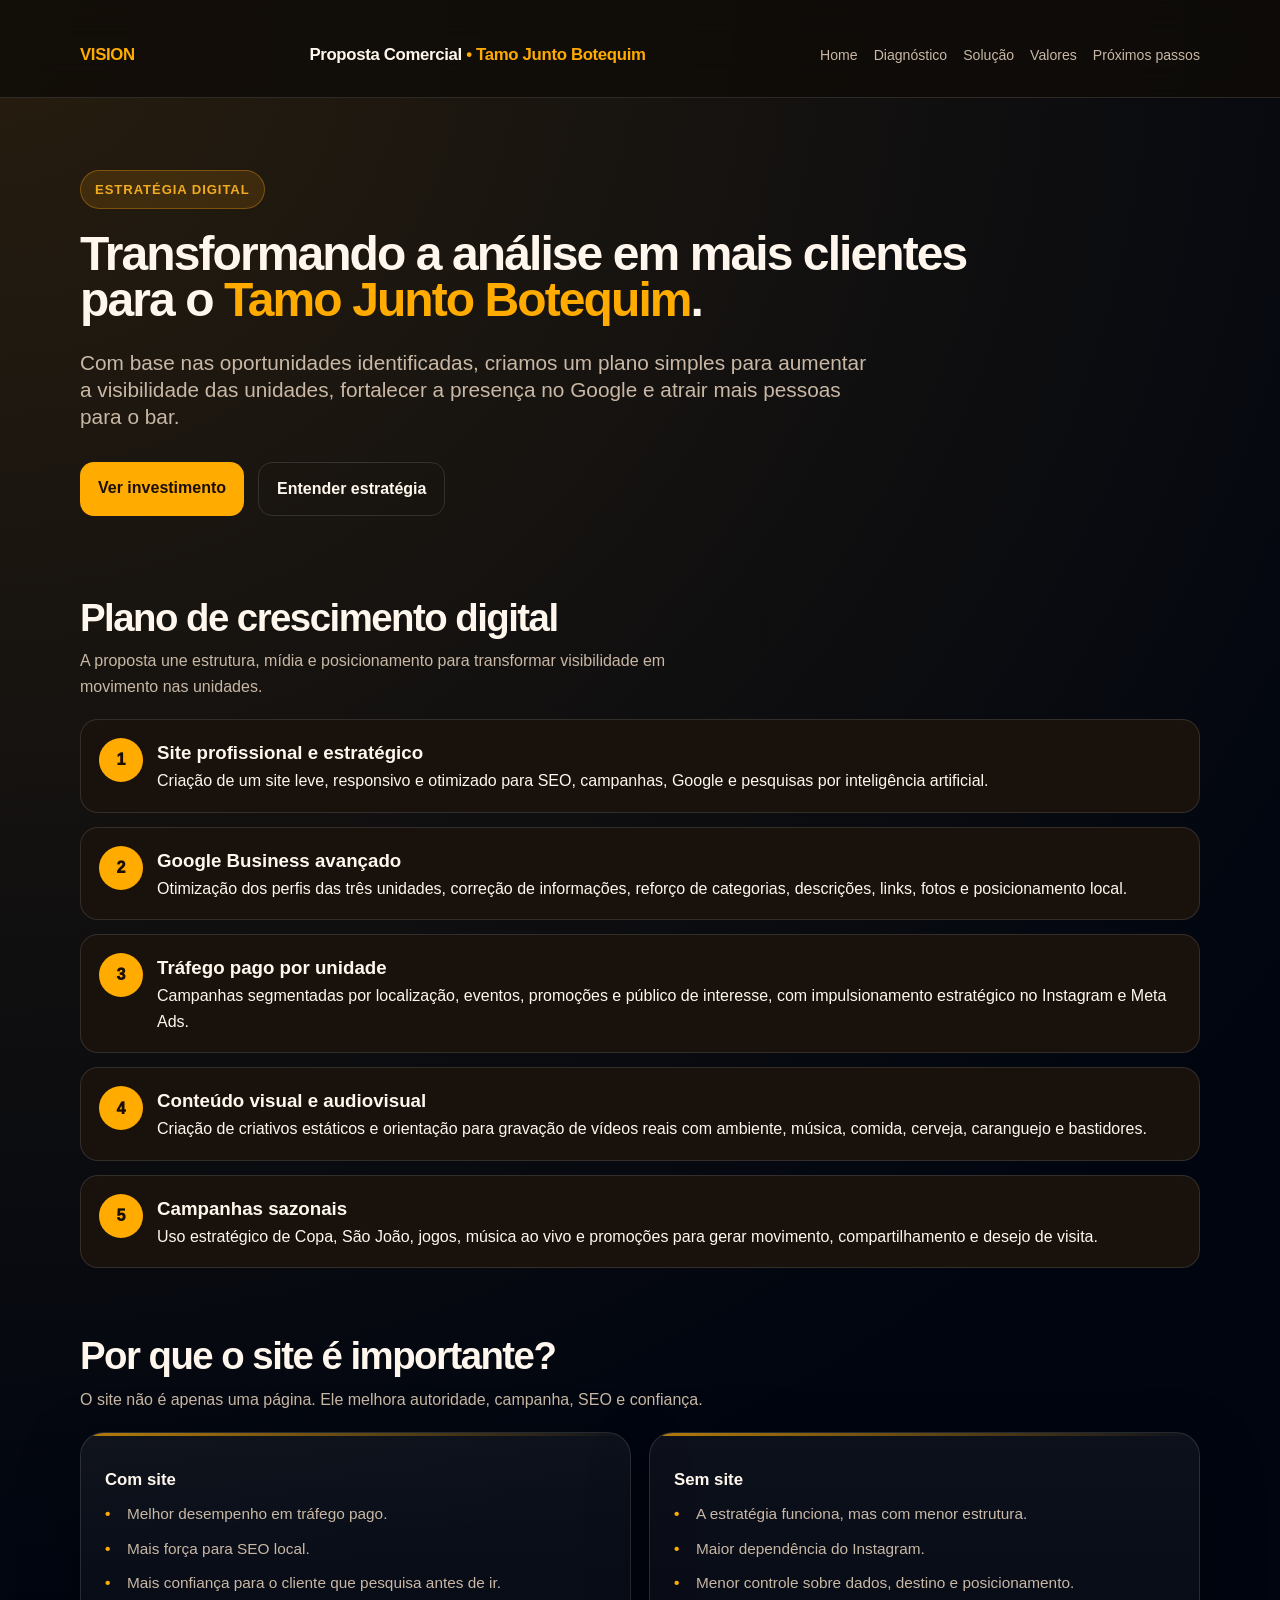
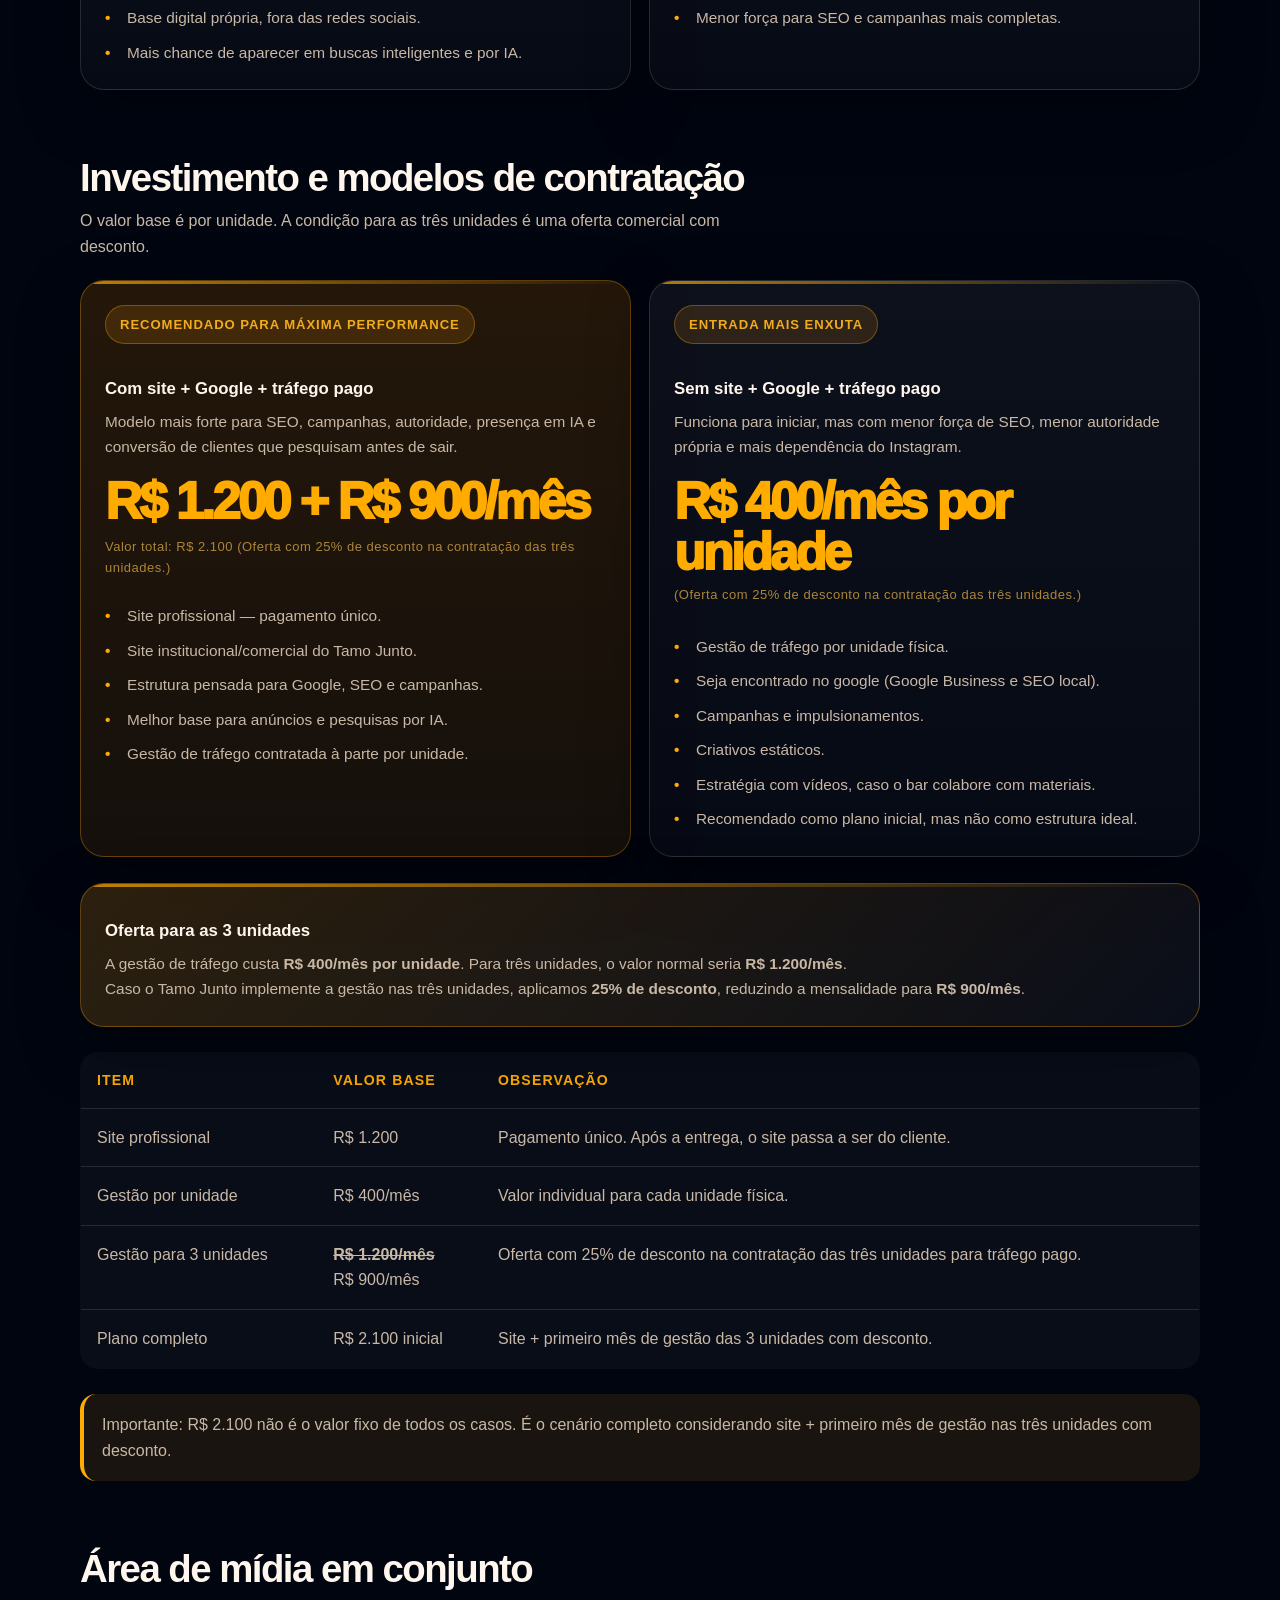
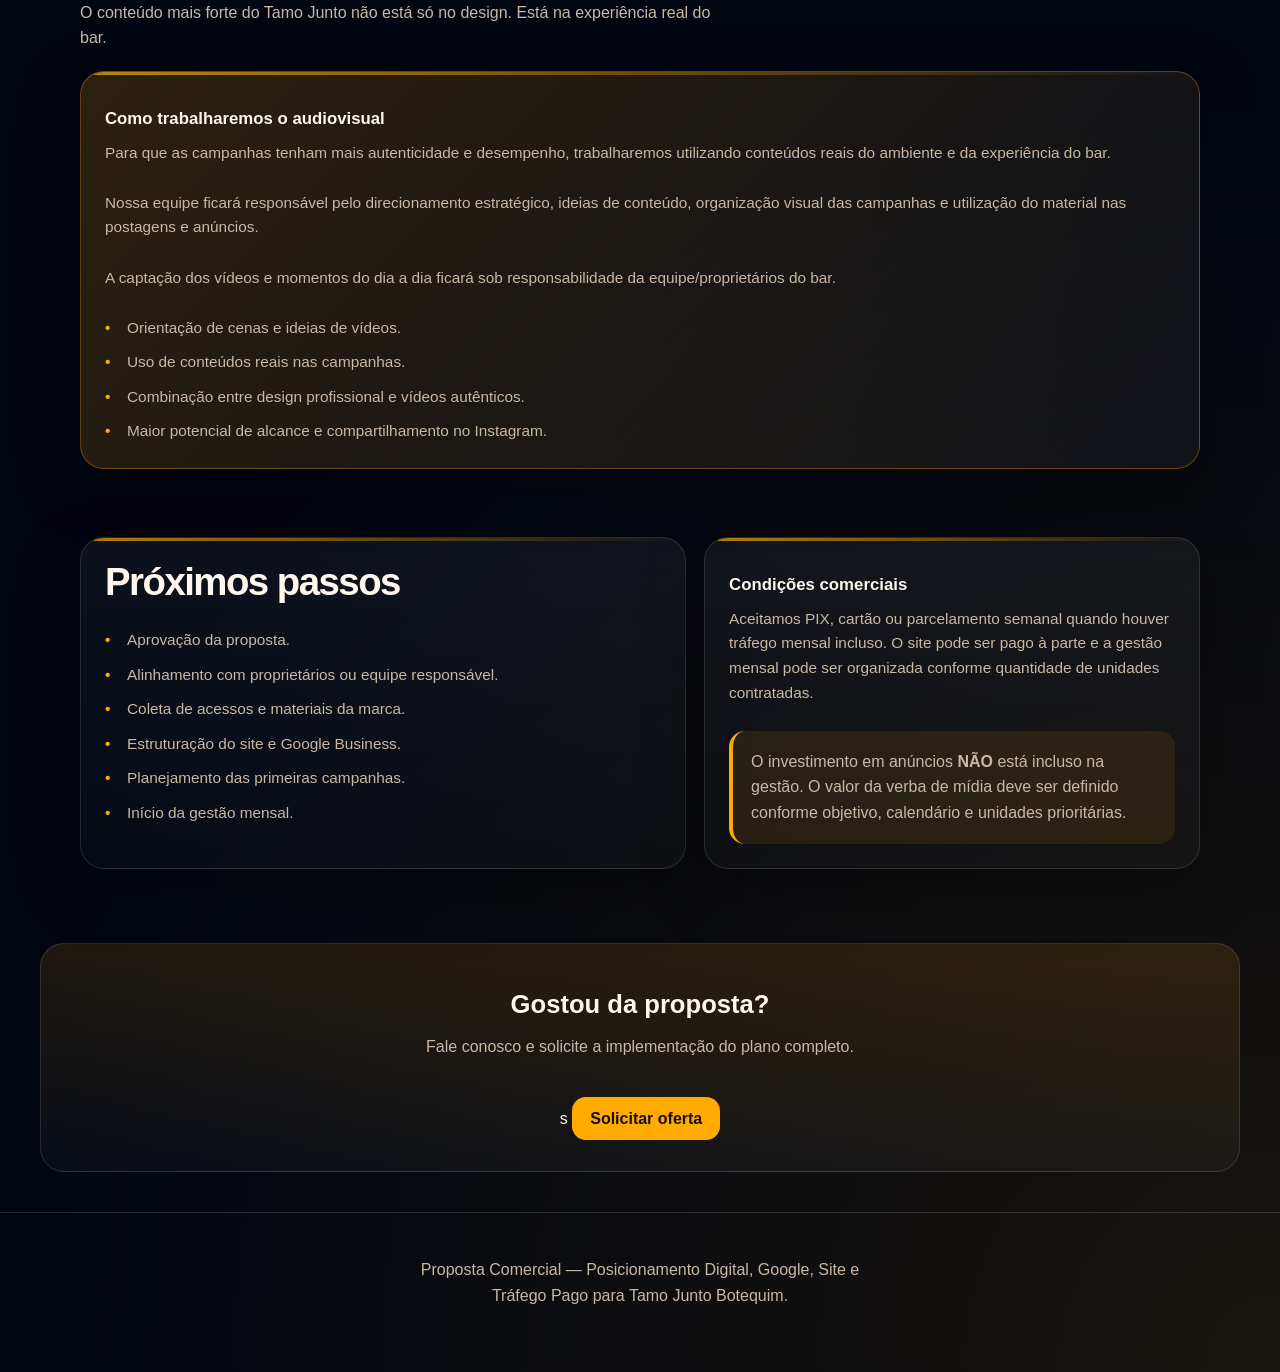
==== commit 22e5247d: "Update Apresentacao.html" ====
--- a/Apresentacao.html
+++ b/Apresentacao.html
@@ -484,6 +484,29 @@
       margin-bottom: 0;
       line-height: 50%;
       align-self: middle;
+    }
+
+    .final-cta{
+    text-align:center;
+    padding:40px 20px;
+    margin:40px;
+    border:1px solid var(--line);
+    border-radius:24px;
+    background:linear-gradient(
+        180deg,
+        rgba(245,158,11,.12),
+        rgba(255,255,255,.03)
+    );
+    }
+
+    .final-cta h3{
+        margin-bottom:10px;
+        font-size:1.6rem;
+    }
+
+    .final-cta p{
+        color:var(--muted);
+        margin-bottom:20px;
     }
   </style>
 </head>
@@ -755,6 +778,18 @@
         </div>
       </div>
     </section>
+
+    <div class="final-cta">
+    <h3>Gostou da proposta?</h3>
+    <p>Fale conosco e solicite a implementação do plano completo.</p>
+    <br>s
+
+    <a href="https://wa.me/5571999999999?text=Olá!%20Tenho%20interesse%20na%20oferta%20de%20Site%20+%20Google%20Business%20+%20Tráfego%20Pago.%20Gostaria%20de%20dar%20continuidade."
+       class="btn primary"
+       target="_blank">
+       Solicitar oferta
+    </a>
+</div>
   </main>
 
   <footer>
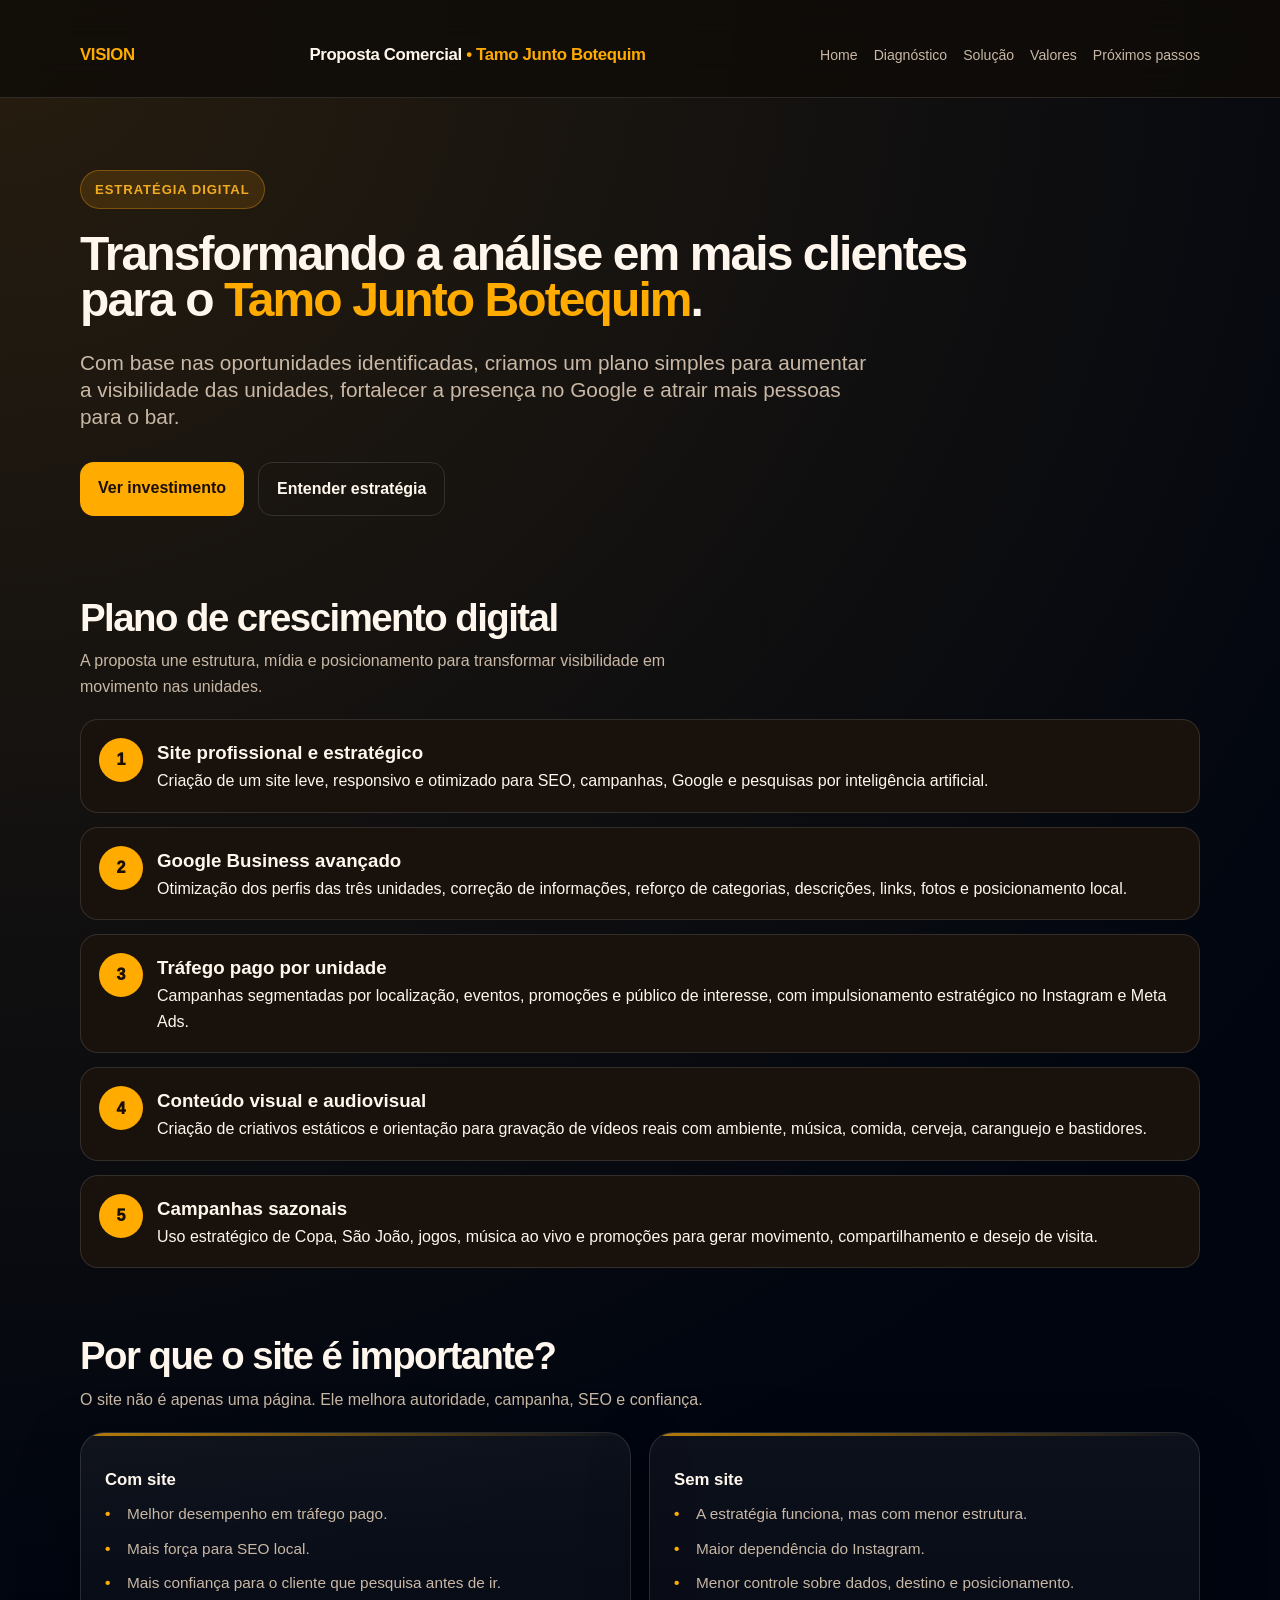
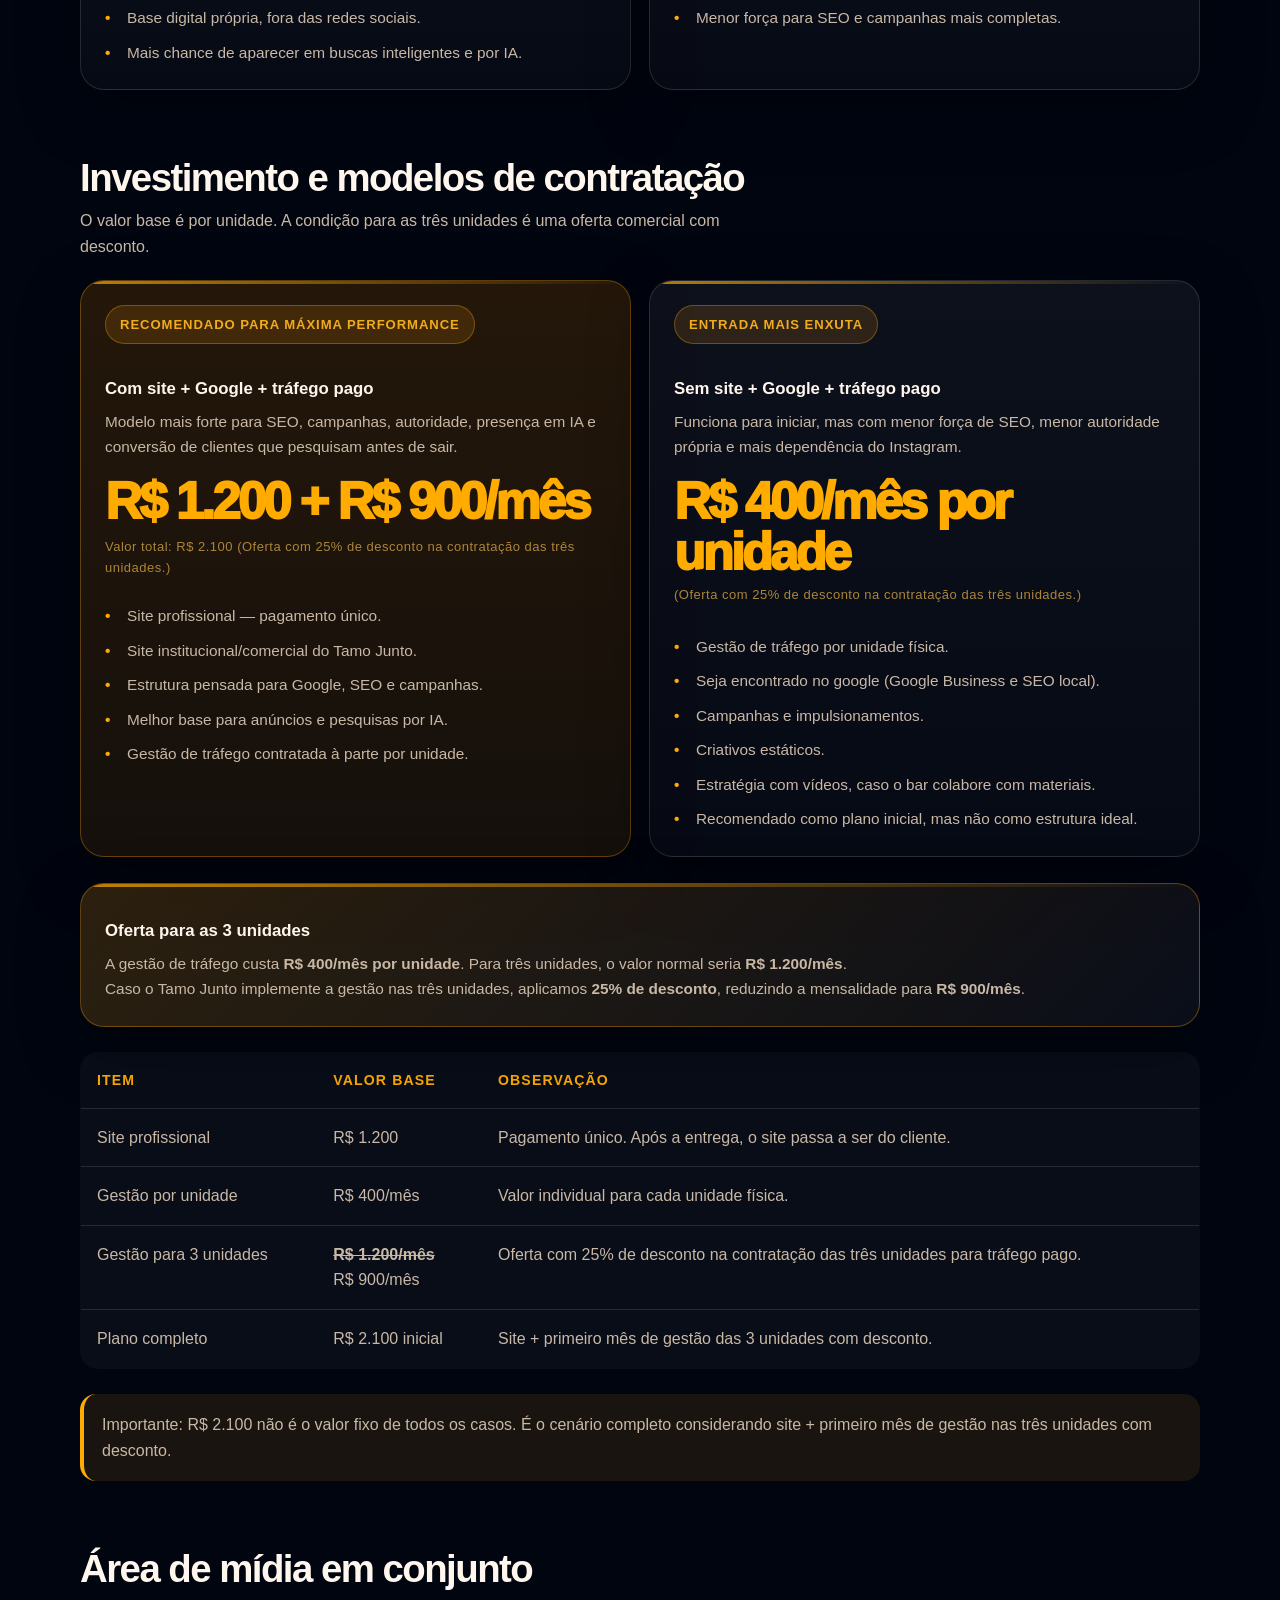
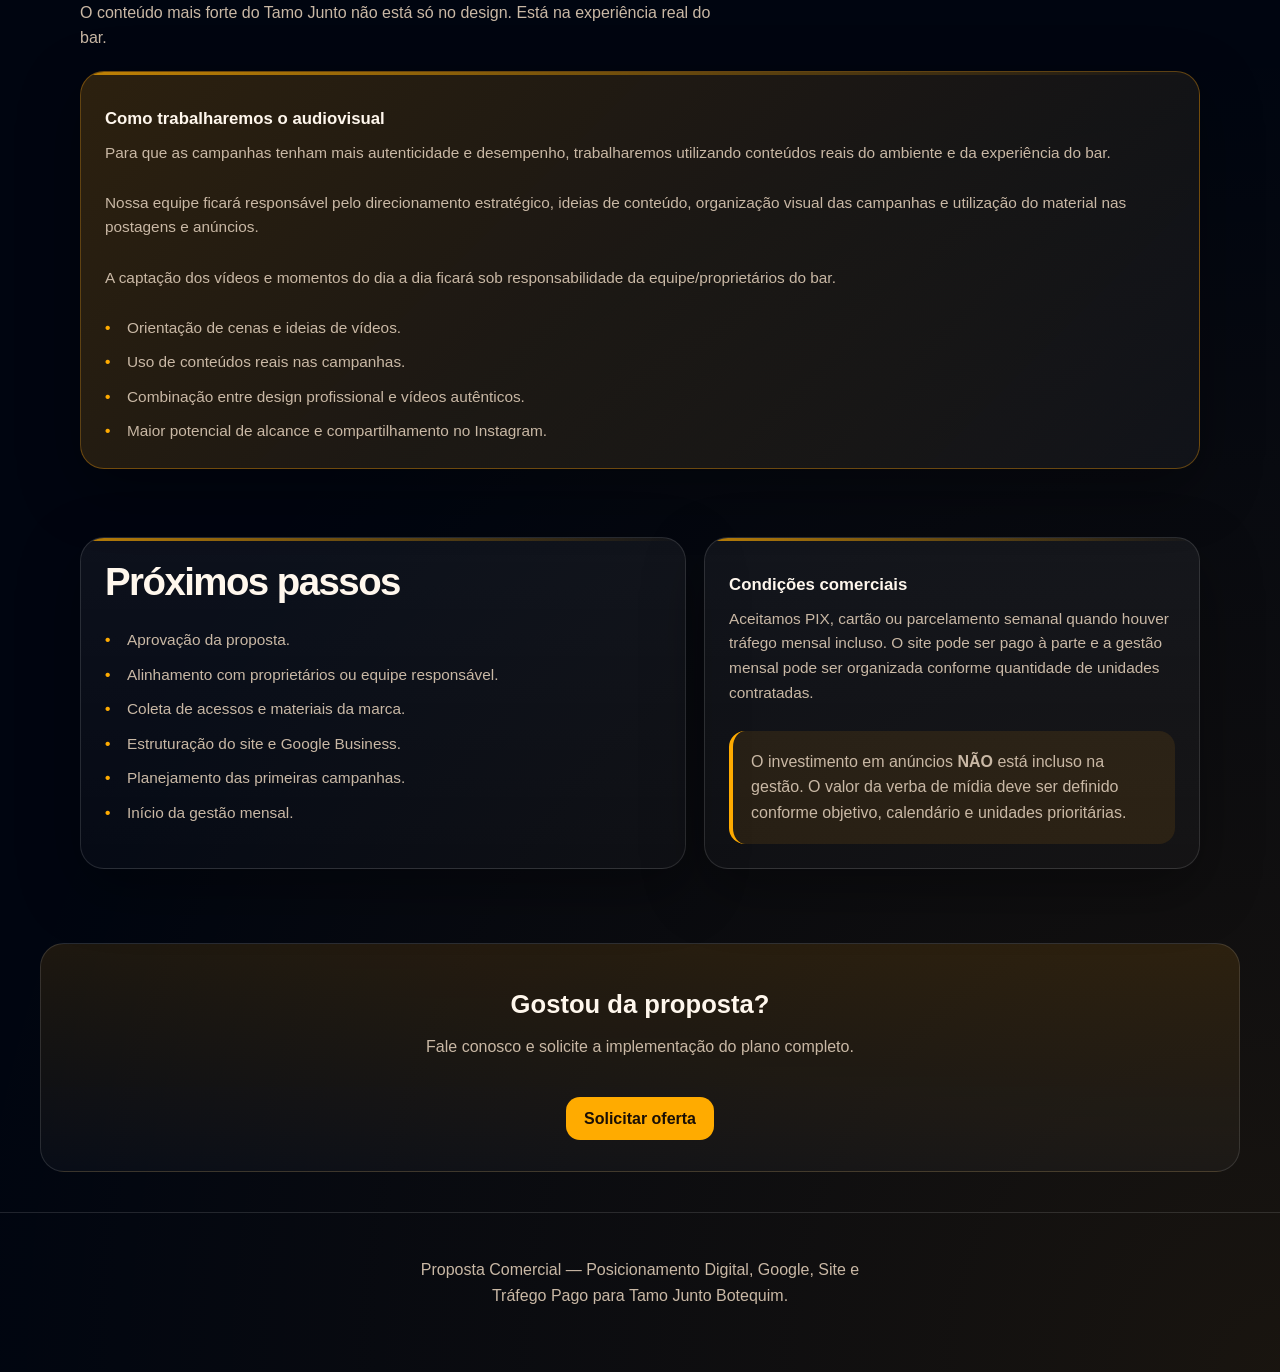
==== commit 3a71f69e: "s" ====
--- a/Apresentacao.html
+++ b/Apresentacao.html
@@ -782,7 +782,7 @@
     <div class="final-cta">
     <h3>Gostou da proposta?</h3>
     <p>Fale conosco e solicite a implementação do plano completo.</p>
-    <br>s
+    <br>
 
     <a href="https://wa.me/5571999999999?text=Olá!%20Tenho%20interesse%20na%20oferta%20de%20Site%20+%20Google%20Business%20+%20Tráfego%20Pago.%20Gostaria%20de%20dar%20continuidade."
        class="btn primary"
